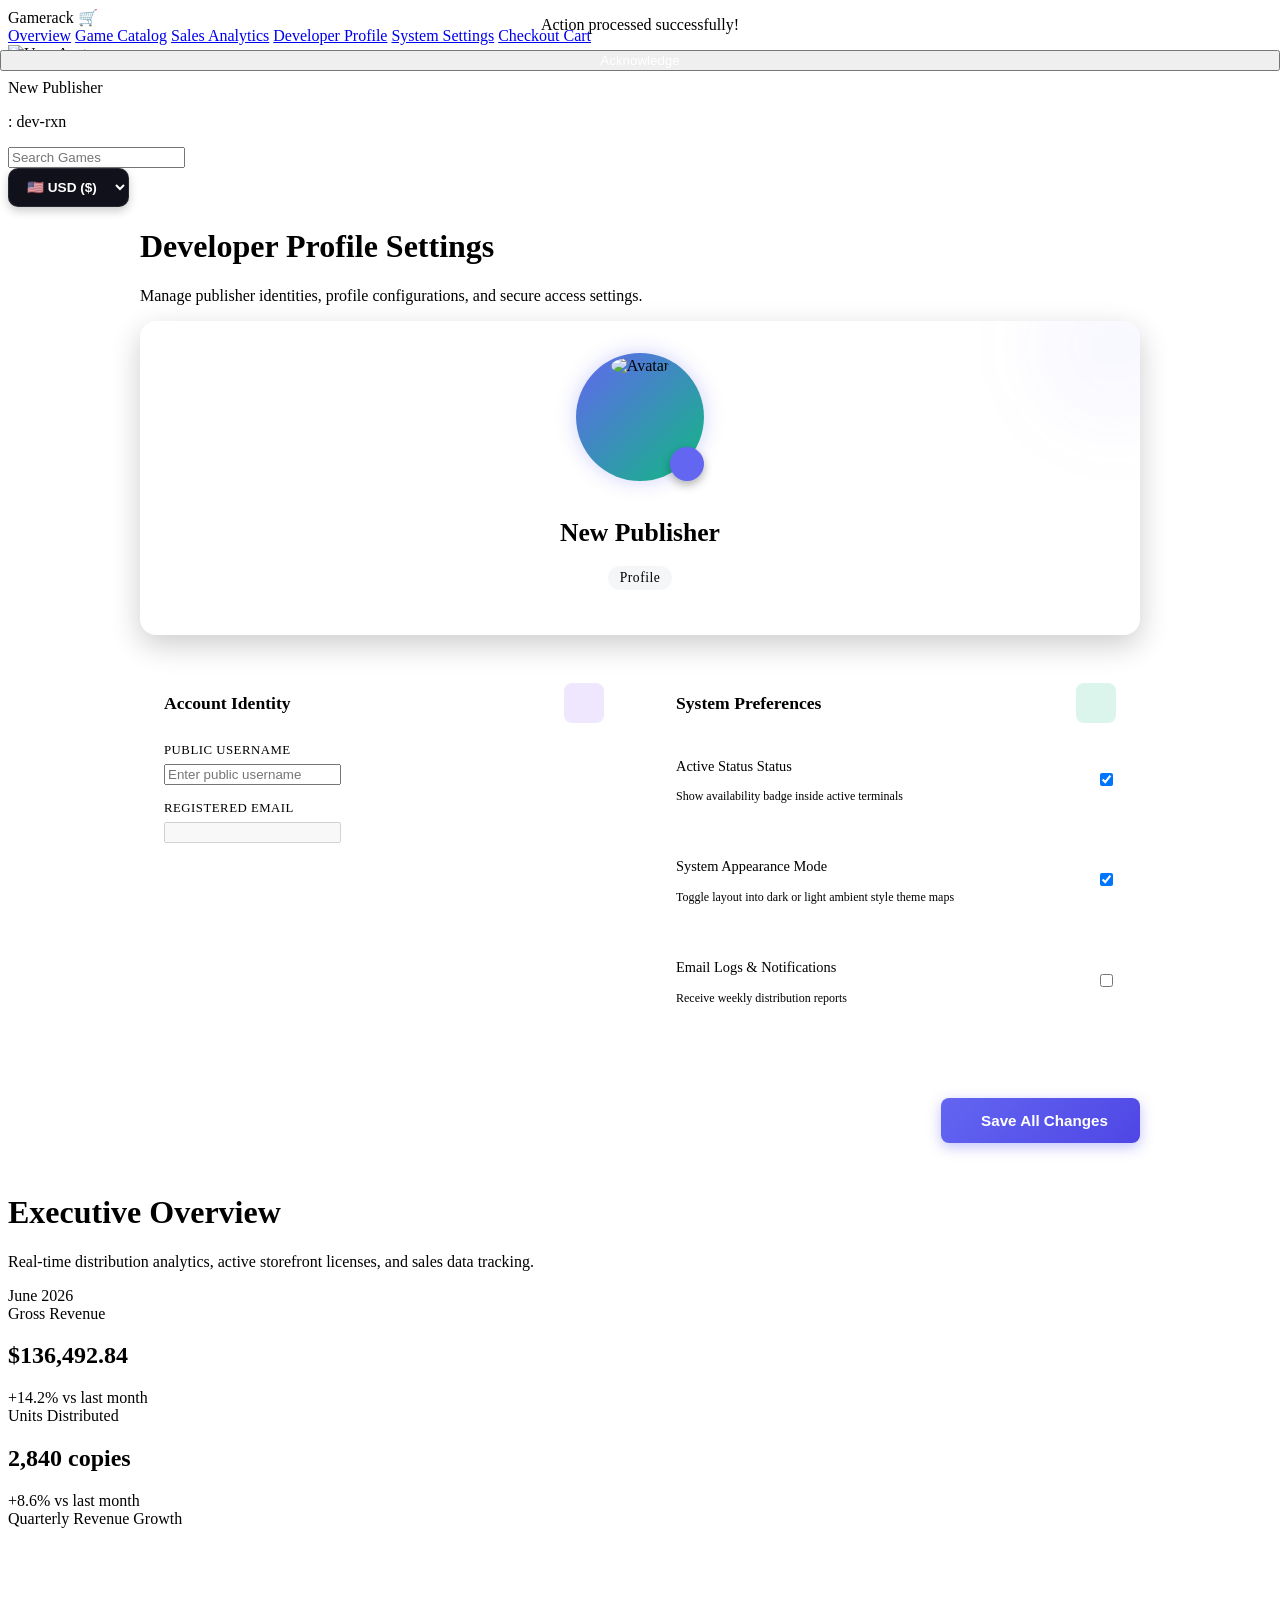
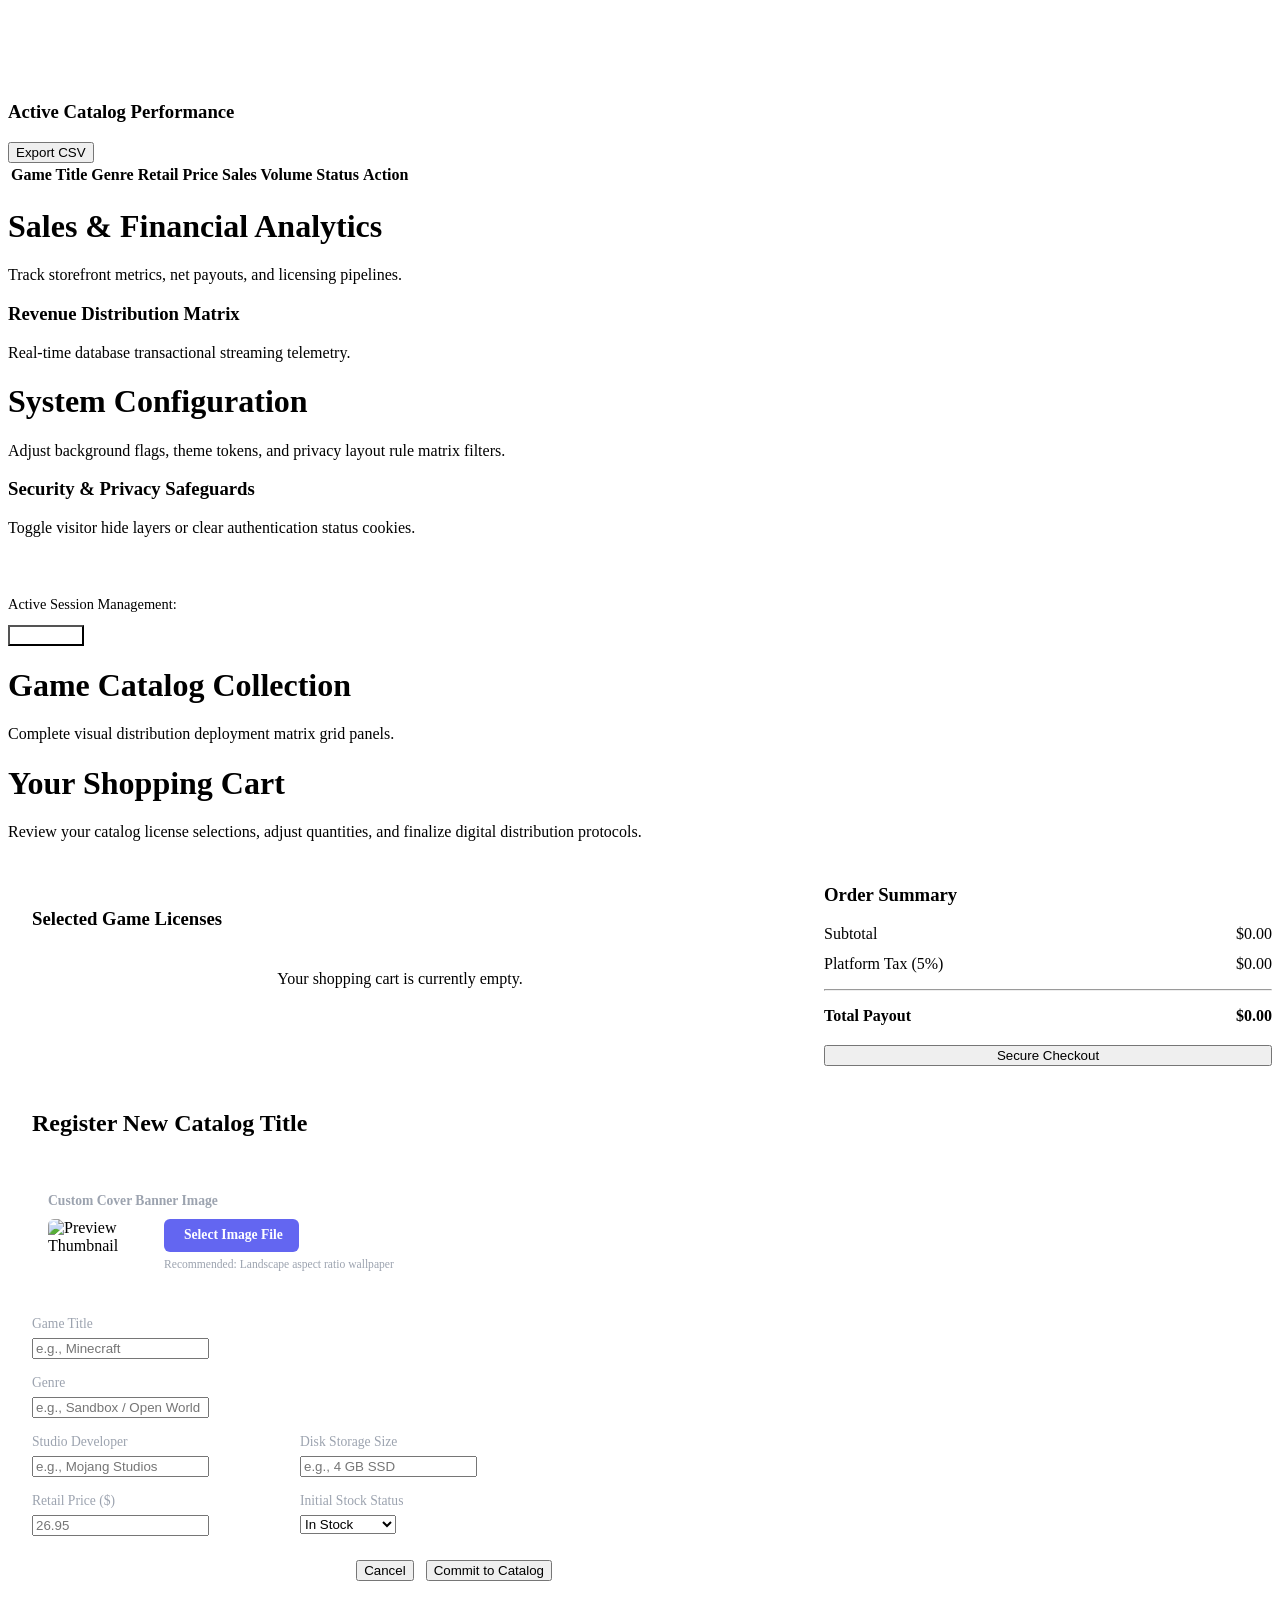
==== index.html @ 1b27f2e8 "Fix: Force side-by-side grid layout on mobile screens and match desktop view properties" ====
<!DOCTYPE html>
<html lang="en">
<head>
    <meta charset="UTF-8">
    <meta name="viewport" content="width=device-width, initial-scale=1.0">
    <title>雷文 // Executive Publisher Dashboard</title>
    <link rel="preconnect" href="https://fonts.googleapis.com">
    <link rel="preconnect" href="https://fonts.gstatic.com" crossorigin>
    <link href="https://fonts.googleapis.com/css2?family=Inter:wght@300;400;500;600;700&display=swap" rel="stylesheet">
    <link href="https://cdn.jsdelivr.net/npm/remixicon@3.5.0/fonts/remixicon.css" rel="stylesheet">
    <link rel="stylesheet" href="assets/css/dashboard.css">
    <link rel="stylesheet" href="https://cdnjs.cloudflare.com/ajax/libs/cropperjs/1.6.2/cropper.min.css">
    <script src="https://cdnjs.cloudflare.com/ajax/libs/cropperjs/1.6.2/cropper.min.js"></script>
    <script src="https://cdn.jsdelivr.net/npm/chart.js"></script>
</head>
<body>

    <div class="dashboard-wrapper">
        
        <aside class="sidebar">
            <div class="sidebar-brand">
                <i class="ri-gamepad-line brand-icon"></i>
                <span>Gamerack 🛒</span>
            </div>
            
            <nav class="sidebar-menu">
                <a href="#" class="menu-item" id="nav-overview"><i class="ri-dashboard-3-line"></i> Overview</a>
                <a href="#" class="menu-item" id="nav-catalog"><i class="ri-game-line"></i> Game Catalog</a>
                <a href="#" class="menu-item" id="nav-sales"><i class="ri-line-chart-line"></i> Sales Analytics</a>
                <a href="#" class="menu-item active" id="nav-profile"><i class="ri-user-settings-line"></i> Developer Profile</a>
                <a href="#" class="menu-item" id="nav-settings"><i class="ri-settings-4-line"></i> System Settings</a>
                <a href="#" class="menu-item" id="nav-cart"><i class="ri-shopping-cart-2-line"></i> Checkout Cart <span class="badge" id="cart-nav-badge" style="display:none; background: transparent; color: #22c55e;">0</span></a>
            </nav>
            
            <div class="sidebar-footer">
                <div class="user-avatar" style="position: relative;">
                    <img id="sidebarUserAvatarImg" src="https://i.ibb.co/yc0TbBZ7/pfp.jpg" alt="User Avatar">
                    <span id="sidebarStatusDot" style="position: absolute; bottom: 2px; right: 2px; width: 10px; height: 10px; border-radius: 50%; border: 2px solid var(--bg-sidebar); transition: all 0.3s ease;"></span>
                </div>
                <div class="user-info">
                    <p class="user-name" id="sidebarUsernameText"><i class="ri-git-fork-fill"></i> New Publisher</p>
                    <p class="user-role"><i class="ri-code-line"></i>: dev-rxn</p>
                </div>
            </div>
        </aside>

        <div class="main-content">
            
            <header class="topbar">
                <div class="search-bar">
                    <i class="ri-search-2-line"></i>
                    <input type="text" placeholder="Search Games">
                </div>
                
                <div class="topbar-actions" style="display: flex; align-items: center; gap: 16px;">
                    
                    <div class="currency-dropdown-container">
                        <select id="platformCurrencyConverter" onchange="window.updatePlatformCurrencyExchange(this.value)"
                                style="background: #11111b; border: 1px solid rgba(255, 255, 255, 0.1); color: #fff; padding: 10px 14px; border-radius: 10px; font-size: 0.85rem; font-weight: 600; cursor: pointer; outline: none; box-shadow: 0 4px 10px rgba(0,0,0,0.2);">
                            <option value="USD">🇺🇸 USD ($)</option>
                            <option value="EUR">🇪🇺 EUR (€)</option>
                            <option value="GBP">🇬🇧 GBP (£)</option>
                            <option value="PHP">🇵🇭 PHP (₱)</option>
                        </select>
                    </div>

                    <button class="action-icon-btn" style="position: relative; background: none; border: none; color: var(--text-secondary); font-size: 1.3rem; cursor: pointer; display: flex; align-items: center; justify-content: center; padding: 8px;">
                        <i class="ri-notification-3-line"></i>
                        <span class="badge"></span>
                    </button>

                    <button class="btn btn-primary" id="openRegisterGameModalBtn" style="display: none;">
                        <i class="ri-add-line"></i> Register New Game
                    </button>
                </div>
            </header>

            <main class="content-container">
                
                <div id="view-profile" class="dashboard-view active-view">
                    <div class="content-container" style="padding: 0; max-width: 1000px; margin: 0 auto;">
                        <div class="welcome-banner">
                            <div>
                                <h1>Developer Profile Settings</h1>
                                <p class="subtitle">Manage publisher identities, profile configurations, and secure access settings.</p>
                            </div>
                        </div>
                        
                        <div style="display: flex; flex-direction: column; gap: 24px;">
                            
                            <div class="metric-card" style="padding: 32px; border-radius: 16px; display: flex; flex-direction: column; align-items: center; justify-content: center; text-align: center; position: relative; overflow: hidden; box-shadow: 0 10px 30px rgba(0,0,0,0.2);">
                                <div style="position: absolute; top: -50px; right: -50px; width: 150px; height: 150px; background: rgba(99, 102, 241, 0.05); border-radius: 50%; filter: blur(40px);"></div>
                                
                                <div style="position: relative; width: 120px; height: 120px; margin-bottom: 16px; border-radius: 50%; padding: 4px; background: linear-gradient(135deg, #6366f1, #10b981); box-shadow: 0 0 20px rgba(99, 102, 241, 0.3);">
                                    <img id="settingsAvatarPreview" src="https://i.ibb.co/yc0TbBZ7/pfp.jpg" alt="Avatar" style="width: 100%; height: 100%; border-radius: 50%; object-fit: cover;">
                                    
                                    <label for="avatarUploadInput" style="position: absolute; bottom: 0; right: 0; background: #6366f1; color: white; width: 34px; height: 34px; border-radius: 50%; display: flex; align-items: center; justify-content: center; cursor: pointer; border: 3px solid var(--bg-card); box-shadow: 0 4px 10px rgba(0,0,0,0.3); transition: transform 0.2s, background 0.2s;">
                                        <i class="ri-pencil-fill" style="font-size: 0.9rem;"></i>
                                    </label>
                                    <input type="file" id="avatarUploadInput" accept="image/*" style="display: none !important;">
                                </div>
                                
                                <h2 style="font-size: 1.6rem; font-weight: 700; margin-bottom: 4px;" id="profileHeaderNameDisplay"><i class="ri-git-fork-fill"></i> New Publisher</h2>
                                <p style="font-size: 0.85rem; background: rgba(156, 163, 175, 0.1); padding: 4px 12px; border-radius: 20px; font-weight: 500; letter-spacing: 0.5px;">Profile</p>
                            </div>

                            <div style="display: grid; grid-template-columns: repeat(auto-fit, minmax(320px, 1fr)); gap: 24px;">
                                
                                <div class="metric-card" style="padding: 24px; border-radius: 12px; display: flex; flex-direction: column; justify-content: space-between;">
                                    <div>
                                        <div style="display: flex; align-items: center; justify-content: space-between; margin-bottom: 20px;">
                                            <h3 style="font-size: 1.1rem; font-weight: 600; margin: 0;">Account Identity</h3>
                                            <div style="width: 40px; height: 40px; background: rgba(139, 92, 246, 0.15); border-radius: 8px; display: flex; align-items: center; justify-content: center; flex-shrink: 0;">
                                                <i class="ri-account-circle-fill" style="color: #a78bfa; font-size: 1.35rem;"></i>
                                            </div>
                                        </div>
                                        
                                        <div style="margin-bottom: 16px;">
                                           <label style="display: block; font-size: 0.8rem; margin-bottom: 6px; font-weight: 500; text-transform: uppercase; letter-spacing: 0.5px; color: var(--text-secondary);">Public Username</label>
                                           <input type="text" id="settingsUsernameInput" class="custom-theme-input" placeholder="Enter public username">
                                           <div id="usernameCooldownMessage" style="color: #ef4444; font-size: 0.825rem; margin-top: 8px; font-weight: 500; display: none; background: rgba(239, 68, 68, 0.1); border: 1px solid #ef4444; padding: 8px; border-radius: 6px;"></div>
                                        </div>

                                        <div style="margin-bottom: 16px;">
                                           <label style="display: block; font-size: 0.8rem; margin-bottom: 6px; font-weight: 500; text-transform: uppercase; letter-spacing: 0.5px; color: var(--text-secondary);">Registered Email</label>
                                           <input type="email" id="settingsEmailInput" class="custom-theme-input" disabled>
                                        </div>
                                    </div>
                                </div>

                                <div class="metric-card" style="padding: 24px; border-radius: 12px;">
                                    <div style="display: flex; align-items: center; justify-content: space-between; margin-bottom: 20px;">
                                        <h3 style="font-size: 1.1rem; font-weight: 600; margin: 0;">System Preferences</h3>
                                        <div style="width: 40px; height: 40px; background: rgba(16, 185, 129, 0.15); border-radius: 8px; display: flex; align-items: center; justify-content: center; flex-shrink: 0;">
                                            <i class="ri-settings-5-line" style="color: #34d399; font-size: 1.25rem;"></i>
                                        </div>
                                    </div>

                                    <div style="display: flex; flex-direction: column; gap: 16px;">
                                        <div style="display: flex; justify-content: space-between; align-items: center; padding-bottom: 12px; border-bottom: 1px solid var(--border-color);">
                                            <div>
                                                <p style="font-size: 0.9rem; font-weight: 500;">Active Status Status</p>
                                                <p style="color: var(--text-secondary); font-size: 0.75rem;">Show availability badge inside active terminals</p>
                                            </div>
                                            <label>
                                                <input type="checkbox" id="toggle-status" checked>
                                                <span></span>
                                            </label>
                                        </div>
                                        
                                        <div style="display: flex; justify-content: space-between; align-items: center; padding-bottom: 12px; border-bottom: 1px solid var(--border-color);">
                                            <div>
                                                <p style="font-size: 0.9rem; font-weight: 500;">System Appearance Mode</p>
                                                <p style="color: var(--text-secondary); font-size: 0.75rem;">Toggle layout into dark or light ambient style theme maps</p>
                                            </div>
                                            <label>
                                                <input type="checkbox" id="toggle-theme" checked>
                                                <span></span>
                                            </label>
                                        </div>

                                        <div style="display: flex; justify-content: space-between; align-items: center; padding-bottom: 12px; border-bottom: 1px solid var(--border-color);">
                                            <div>
                                                <p style="font-size: 0.9rem; font-weight: 500;">Email Logs & Notifications</p>
                                                <p style="color: var(--text-secondary); font-size: 0.75rem;">Receive weekly distribution reports</p>
                                            </div>
                                            <label>
                                                <input type="checkbox" id="toggle-emails">
                                                <span></span>
                                            </label>
                                        </div>
                                    </div>
                                </div>
                            </div>

                            <div style="display: flex; justify-content: flex-end; width: 100%; border-top: 1px solid var(--border-color); padding-top: 20px; margin-bottom: 30px;">
                                <button id="saveProfileSettingsBtn" class="btn" style="background: linear-gradient(135deg, #6366f1 0%, #4f46e5 100%); color: white; padding: 14px 32px; font-weight: 600; font-size: 0.95rem; border: none; border-radius: 8px; cursor: pointer; display: inline-flex; align-items: center; gap: 8px; box-shadow: 0 4px 14px rgba(99, 102, 241, 0.4);">
                                    <i class="ri-checkbox-circle-line" style="font-size: 1.1rem;"></i> Save All Changes
                                </button>
                            </div>

                        </div>
                    </div>
                </div>
                
                <div id="view-overview" class="dashboard-view">
                    <div class="welcome-banner">
                        <div>
                            <h1>Executive Overview</h1>
                            <p class="subtitle">Real-time distribution analytics, active storefront licenses, and sales data tracking.</p>
                        </div>
                        <div class="date-badge"><i class="ri-calendar-line"></i> June 2026</div>
                    </div>

                    <section class="metrics-grid">
                        <div class="metric-card">
                            <div class="metric-header">
                                <span class="metric-title">Gross Revenue</span>
                                <div class="metric-icon-box bg-purple"><i class="ri-money-dollar-box-line"></i></div>
                            </div>
                            <h2 class="metric-value" id="analyticsGrossRevenue" data-base-usd="136492.84">$136,492.84</h2>
                            <span class="metric-trend up"><i class="ri-arrow-up-line"></i> +14.2% <span class="trend-label">vs last month</span></span>
                        </div>

                        <div class="metric-card">
                            <div class="metric-header">
                                <span class="metric-title">Units Distributed</span>
                                <div class="metric-icon-box bg-blue"><i class="ri-download-cloud-2-line"></i></div>
                            </div>
                            <h2 class="metric-value">2,840 <span class="unit">copies</span></h2>
                            <span class="metric-trend up"><i class="ri-arrow-up-line"></i> +8.6% <span class="trend-label">vs last month</span></span>
                        </div>

                        <div class="metric-card chart-card">
                            <div class="metric-header">
                                <span class="metric-title">Quarterly Revenue Growth</span>
                                <div class="metric-icon-box bg-green"><i class="ri-line-chart-line"></i></div>
                            </div>
                           <div class="chart-container">
                                <canvas id="revenueChart"></canvas>
                            </div>
                        </div>
                    </section>

                    <section class="data-table-section">
                        <div class="table-card-header">
                            <h3>Active Catalog Performance</h3>
                            <button class="btn btn-secondary">Export CSV</button>
                        </div>
                        <div class="table-responsive">
                            <table class="dashboard-table">
                                <thead>
                                    <tr>
                                        <th>Game Title</th>
                                        <th>Genre</th>
                                        <th>Retail Price</th>
                                        <th>Sales Volume</th>
                                        <th>Status</th>
                                        <th class="text-right">Action</th>
                                    </tr>
                                </thead>
                                <tbody></tbody>
                            </table>
                        </div>
                    </section>
                </div>


                <div id="view-sales" class="dashboard-view">
                    <div class="welcome-banner">
                        <div>
                            <h1>Sales & Financial Analytics</h1>
                            <p class="subtitle">Track storefront metrics, net payouts, and licensing pipelines.</p>
                        </div>
                    </div>
                    <div class="metric-card">
                        <h3>Revenue Distribution Matrix</h3>
                        <p class="subtitle">Real-time database transactional streaming telemetry.</p>
                    </div>
                </div>

                <div id="view-settings" class="view-panel dashboard-view">
                   <div class="welcome-banner">
                       <div>
                           <h1>System Configuration</h1>
                           <p class="subtitle">Adjust background flags, theme tokens, and privacy layout rule matrix filters.</p>
                       </div>
                   </div>
                   <div class="metric-card">
                       <h3>Security & Privacy Safeguards</h3>
                         <p class="subtitle" style="margin-bottom: 24px;">Toggle visitor hide layers or clear authentication status cookies.</p>

        
                         <div style="border-top: 1px solid var(--border-color); padding-top: 20px;">
                            <p style="font-size: 0.9rem; color: var(--text-secondary); margin-bottom: 12px;">Active Session Management:</p>
            
                            <button class="btn" id="systemSignOutBtn" style="background-color: var(--danger); color: white; display: flex; align-items: center; gap: 8px; cursor: pointer;">
                                <i class="ri-logout-box-r-line"></i> Sign Out
                            </button>
                         </div>
                     </div>
                </div>

                <div id="view-catalog" class="dashboard-view">
                    <div class="welcome-banner">
                        <div>
                            <h1>Game Catalog Collection</h1>
                            <p class="subtitle">Complete visual distribution deployment matrix grid panels.</p>
                        </div>
                    </div>
                    <div class="game-cards-grid" id="catalogCardsContainer"></div>
                </div>

                <div id="view-cart" class="dashboard-view">
                    <div class="welcome-banner">
                        <div>
                            <h1>Your Shopping Cart</h1>
                            <p class="subtitle">Review your catalog license selections, adjust quantities, and finalize digital distribution protocols.</p>
                        </div>
                    </div>

                    <div style="display: grid; grid-template-columns: 1.4fr 0.8fr; gap: 32px; align-items: start; margin-top: 24px;">
                        <div class="metric-card" style="padding: 24px; border-radius: 16px;">
                            <h3 style="margin-bottom: 20px; font-weight: 700;">Selected Game Licenses</h3>
                            <div id="cartPageItemsStream" style="display: flex; flex-direction: column; gap: 16px;">
                                <p style="color: var(--text-secondary); text-align: center; padding: 4px 0;">Your shopping cart is currently empty.</p>
                            </div>
                        </div>

                        <div class="metric-card">
                            <h3>Order Summary</h3>
                            
                            <div style="display: flex; justify-content: space-between; margin-bottom: 12px;">
                                <span>Subtotal</span>
                                <span class="cart-subtotal" data-base-val="0.00">$0.00</span>
                            </div>
                            
                            <div style="display: flex; justify-content: space-between; margin-bottom: 12px;">
                                <span>Platform Tax (5%)</span>
                                <span class="cart-tax" data-base-val="0.00">$0.00</span>
                            </div>
                            
                            <hr style="border-color: var(--border-color); margin: 16px 0;">
                            
                            <div style="display: flex; justify-content: space-between; margin-bottom: 20px; font-weight: bold;">
                                <span>Total Payout</span>
                                <span class="cart-total" data-base-val="0.00" style="color: var(--success);">$0.00</span>
                            </div>
                            
                            <button class="btn btn-primary" style="width: 100%;">
                                <i class="ri-secure-payment-line"></i> Secure Checkout
                            </button>
                        </div>
                    </div>
                </div>

            </main>
        </div>
    </div>
    
    <div id="gameModal" class="modal-overlay">
        <div class="modal-content" style="max-width: 520px; padding: 24px; border-radius: 12px;">
            <div class="modal-header" style="display: flex; justify-content: space-between; align-items: center; margin-bottom: 20px;">
                <h2 style="font-size: 1.5rem; font-weight: 700;">Register New Catalog Title</h2>
                <button id="closeModalBtn" class="modal-close-btn" type="button" style="background: transparent; border: none; color: #9ca3af; font-size: 1.5rem; cursor: pointer;"><i class="ri-close-line"></i></button>
            </div>
            <form id="newGameForm" class="modal-form">
                <div class="form-group" style="padding: 16px; border-radius: 8px; border: 1px dashed var(--border-color); margin-bottom: 16px; background: var(--bg-input);">
                    <label style="display: block; margin-bottom: 10px; font-weight: 600; color: #9ca3af; font-size: 0.85rem;">Custom Cover Banner Image</label>
                    <div style="display: flex; align-items: center; gap: 16px;">
                        <img id="newGameImagePreview" src="https://images.unsplash.com/photo-1551103782-8ab07afd45c1?w=600" alt="Preview Thumbnail" style="width: 100px; height: 65px; object-fit: cover; border-radius: 6px; border: 1px solid var(--border-color);">
                        <div>
                            <label for="gameImageUploadInput" style="background: #6366f1; color: white; padding: 8px 16px; font-size: 0.85rem; font-weight: 600; border-radius: 6px; cursor: pointer; display: inline-block; text-align: center;">
                                <i class="ri-image-add-line" style="margin-right: 4px; vertical-align: middle;"></i> Select Image File
                            </label>
                            <input type="file" id="gameImageUploadInput" accept="image/*" style="display: none !important;">
                            <p style="color: #9ca3af; font-size: 0.725rem; margin-top: 6px; line-height: 1.2;">Recommended: Landscape aspect ratio wallpaper</p>
                        </div>
                    </div>
                </div>

                <div class="form-group" style="margin-bottom: 16px;">
                    <label for="gameTitle" style="display: block; color: #9ca3af; font-size: 0.85rem; margin-bottom: 6px;">Game Title</label>
                    <input type="text" id="gameTitle" class="custom-theme-input" placeholder="e.g., Minecraft" required>
                </div>
                <div class="form-group" style="margin-bottom: 16px;">
                    <label for="gameGenre" style="display: block; color: #9ca3af; font-size: 0.85rem; margin-bottom: 6px;">Genre</label>
                    <input type="text" id="gameGenre" class="custom-theme-input" placeholder="e.g., Sandbox / Open World" required>
                </div>
                <div class="form-row" style="display: grid; grid-template-columns: 1fr 1fr; gap: 16px; margin-bottom: 16px;">
                    <div class="form-group">
                        <label for="gameDeveloper" style="display: block; color: #9ca3af; font-size: 0.85rem; margin-bottom: 6px;">Studio Developer</label>
                        <input type="text" id="gameDeveloper" class="custom-theme-input" placeholder="e.g., Mojang Studios" required>
                    </div>
                    <div class="form-group">
                        <label for="gameStorage" style="display: block; color: #9ca3af; font-size: 0.85rem; margin-bottom: 6px;">Disk Storage Size</label>
                        <input type="text" id="gameStorage" class="custom-theme-input" placeholder="e.g., 4 GB SSD" required>
                    </div>
                </div>
                <div class="form-row" style="display: grid; grid-template-columns: 1fr 1fr; gap: 16px; margin-bottom: 24px;">
                    <div class="form-group">
                        <label for="gamePrice" style="display: block; color: #9ca3af; font-size: 0.85rem; margin-bottom: 6px;">Retail Price ($)</label>
                        <input type="number" id="gamePrice" step="0.01" class="custom-theme-input" placeholder="26.95" required>
                    </div>
                    <div class="form-group">
                        <label for="gameStock" style="display: block; color: #9ca3af; font-size: 0.85rem; margin-bottom: 6px;">Initial Stock Status</label>
                        <select id="gameStock" class="custom-theme-input">
                            <option value="In Stock">In Stock</option>
                            <option value="Low Stock">Low Stock</option>
                            <option value="Out of Stock">Out of Stock</option>
                        </select>
                    </div>
                </div>
                <div class="modal-actions" style="display: flex; justify-content: flex-end; gap: 12px;">
                    <button type="button" id="cancelModalBtn" class="btn btn-secondary">Cancel</button>
                    <button type="submit" class="btn btn-primary">Commit to Catalog</button>
                </div>
            </form>
        </div>
    </div>

    <div id="gameDetailModal" class="modal-overlay" style="display:none;">
        <div class="modal-content" style="max-width: 500px; padding: 0; overflow: hidden; border-radius: 12px;">
            <div style="position: relative; height: 200px; width: 100%;">
                <img id="detailGameImg" src="" alt="Game Display Banner" style="width:100%; height:100%; object-fit:cover;">
                <button id="closeDetailModalBtn" class="modal-close-btn" style="position: absolute; top: 12px; right: 12px; background: rgba(0,0,0,0.6); color: #fff; border-radius: 50%; width: 36px; height: 36px; display:flex; align-items:center; justify-content:center;"><i class="ri-close-line"></i></button>
            </div>
            <div style="padding: 24px;">
                <div style="display:flex; justify-content:space-between; align-items:flex-start; margin-bottom: 12px;">
                    <div>
                        <h2 id="detailGameTitle" style="font-size: 1.5rem; font-weight:700; margin-bottom:4px;">Game Title</h2>
                        <span id="detailGameGenre" style="color: #6366f1; font-size: 0.85rem; font-weight:500; background: rgba(99,102,241,0.1); padding: 4px 10px; border-radius:12px;">Genre</span>
                    </div>
                    <span id="detailGameStock" class="status-pill">Status</span>
                </div>
                
                <hr style="border: 0; border-top: 1px solid var(--border-color); margin: 16px 0;">

                <div style="display: flex; flex-direction: column; gap: 12px; margin-bottom: 24px;">
                    <div style="display:flex; justify-content:space-between;"><span style="color:#9ca3af; font-size:0.9rem;">Game Developer:</span><span id="detailGameDeveloper" style="font-weight:500; font-size:0.9rem;">Developer</span></div>
                    <div style="display:flex; justify-content:space-between;"><span style="color:#9ca3af; font-size:0.9rem;">Disk Storage Size:</span><span id="detailGameStorage" style="font-weight:500; font-size:0.9rem;">Storage Specs</span></div>
                    <div style="display:flex; justify-content:space-between;"><span style="color:#9ca3af; font-size:0.9rem;">Market Retail Price:</span><span id="detailGamePrice" style="color:#34d399; font-weight:700; font-size:1.1rem;">$0.00</span></div>
                </div>

                <button id="closeDetailModalBottomBtn" class="btn btn-secondary" style="width:100%; padding:12px; font-weight:600;">Close Catalog File</button>
            </div>
        </div>
    </div>

    <div id="cropperModal" class="cropper-custom-modal-overlay" style="display:none; position: fixed; top: 0; left: 0; width: 100%; height: 100%; background: rgba(0,0,0,0.9); align-items: center; justify-content: center; z-index: 100000;">
        <div style="padding: 24px; border-radius: 12px; max-width: 450px; width: 90%; text-align: center; background: var(--bg-card); border: 1px solid var(--border-color);">
            <h3 style="margin-bottom: 16px; font-size: 1.2rem;">Adjust Profile Photo</h3>
            <div style="max-height: 300px; max-width: 100%; overflow: hidden; border-radius: 8px; margin-bottom: 20px; background: var(--bg-input);">
                <img id="cropperTargetImage" src="" style="max-width: 100%; display: block;">
            </div>
            <div style="display: flex; justify-content: flex-end; gap: 12px;">
                <button type="button" id="btnCancelCrop" style="padding: 8px 16px; background: #374151; color: white; border: none; border-radius: 6px; cursor: pointer;">Cancel</button>
                <button type="button" id="btnApplyCrop" style="background: #6366f1; color: white; padding: 8px 20px; border-radius: 6px; font-weight: 600; border: none; cursor: pointer;">Apply Crop</button>
            </div>
        </div>
    </div>

    <div id="gameDetailWindow" class="game-detail-overlay">
        <button id="closeDetailWindowBtn" class="close-overlay-btn" style="position: absolute; top: 24px; right: 24px; z-index: 100000; background: var(--bg-input); border: 1px solid var(--border-color); color: var(--text-primary); padding: 10px; border-radius: 50%; cursor: pointer;">
            <i class="ri-close-line" style="font-size: 1.5rem;"></i>
        </button>
        <div id="gameDetailRenderArea" style="padding: 40px; margin-top: 40px;"></div>
    </div>

    <div id="customConfirmModal" class="custom-modal-overlay" style="display: none;">
        <div class="custom-modal-box">
            <div class="modal-icon-wrapper" id="customModalIcon">
                <i class="ri-logout-box-r-line"></i>
            </div>
            <h3 id="customModalTitle">Confirm Action</h3>
            <p id="customModalMessage">Are you sure you want to proceed with this operation?</p>
            <div class="modal-actions-wrapper">
                <button class="modal-btn modal-btn-secondary" id="customModalCancelBtn">Cancel</button>
                <button class="modal-btn modal-btn-primary" id="customModalConfirmBtn">Confirm</button>
            </div>
        </div>
    </div>

    <div id="globalNotificationModal" style="position: fixed; top: 0; left: 0; width: 100%; height: 100%; z-index: 999999;">
        <div style="text-align: center;">
            <div id="modalIconContainer" style="font-size: 3.5rem; margin-bottom: 16px; display: flex; align-items: center; justify-content: center;">
                <i class="ri-checkbox-circle-line"></i>
            </div>
            <p id="modalMessageText">Action processed successfully!</p>
            <button id="modalCloseBtn" type="button" style="color: white; width: 100%;">Acknowledge</button>
        </div>
    </div>

    <div id="customToastNotification" class="custom-toast" style="display: none;">
        <div class="toast-side-border"></div>
        <i class="ri-checkbox-circle-fill toast-icon"></i>
        <div class="toast-content">
            <h4>Success</h4>
            <p id="customToastMessage">Changes synchronized successfully!</p>
        </div>
    </div>

    <script src="assets/js/gamesData.js"></script>
    <script src="assets/js/currency-changer.js"></script>
    <script src="assets/js/dashboard.js"></script>
    <script src="assets/js/salesAnalytics.js?v=1.1"></script>
    <script src="assets/js/cards-window.js"></script>
    <script src="assets/js/add-cart.js"></script>
    <script src="assets/js/close-popup.js"></script>

    <script type="module">
        import { initializeApp } from "https://www.gstatic.com/firebasejs/10.8.0/firebase-app.js";
        import { getAuth, signOut, onAuthStateChanged } from "https://www.gstatic.com/firebasejs/10.8.0/firebase-auth.js";

        // Your Central Firebase Configurations
        const firebaseConfig = {
            apiKey: "AIzaSyBYGpq7jtEhnYIfQw1xqcEEu0NfkQuceCU",
            authDomain: "my-central-auth.firebaseapp.com",
            projectId: "my-central-auth",
            storageBucket: "my-central-auth.firebasestorage.app",
            messagingSenderId: "623323853491",
            appId: "1:623323853491:web:ab61e37cfc7193d17476c6",
            measurementId: "G-3GT0ESLCX9"
        };

        const app = initializeApp(firebaseConfig);
        const auth = getAuth(app);

        document.addEventListener('DOMContentLoaded', () => {
            // --- AUTHENTICATION REDIRECT GATE & SECURE SESSION MONITOR ---
            let activeUser = JSON.parse(localStorage.getItem('activeSessionUser')) || {};

            onAuthStateChanged(auth, (user) => {
                if (!user) {
                    // Wipes cached elements and moves to validation screen immediately
                    localStorage.removeItem('activeSessionUser');
                    window.location.href = "auth.html";
                } else {
                    // Coordinates local tracking cache rules safely
                    if (!activeUser.email) {
                        activeUser.email = user.email;
                        activeUser.name = user.displayName || user.email.split('@')[0];
                        localStorage.setItem('activeSessionUser', JSON.stringify(activeUser));
                    }
                    
                    // Toggle admin catalog registration visibility rules natively
                    const registerGameBtn = document.getElementById('openRegisterGameModalBtn');
                    if (registerGameBtn) {
                        if (user.email === "dev.crxvengs@gmail.com") {
                            registerGameBtn.style.display = "inline-flex";
                        } else {
                            registerGameBtn.style.display = "none";
                        }
                    }

                    // Setup user configuration identities matching account states
                    let displayUsername = "New Publisher";
                    if (activeUser && activeUser.name) {
                        displayUsername = activeUser.name.replace(/<[^>]*>/g, '').trim();
                    } else if (user.email) {
                        displayUsername = user.email.split('@')[0];
                    }

                    const cleanSidebarName = displayUsername.includes('ri-git-fork-fill') ? displayUsername : `<i class="ri-git-fork-fill"></i> ${displayUsername}`;
                    
                    if (settingsUsernameInput) settingsUsernameInput.value = displayUsername.replace(/<[^>]*>/g, '');
                    if (sidebarUsernameText) sidebarUsernameText.innerHTML = cleanSidebarName;
                    if (profileHeaderNameDisplay) profileHeaderNameDisplay.innerHTML = cleanSidebarName;
                    
                    if (settingsEmailInput) settingsEmailInput.value = user.email;
                }
            });

            // Connect Firebase closure parameters into the layout's active Sign Out action buttons
            const signoutBtn = document.getElementById('systemSignOutBtn');
            if (signoutBtn) {
                signoutBtn.addEventListener('click', (e) => {
                    e.preventDefault();
                    window.showCustomPopup('Your developer session has been safely closed. Terminating terminal authentication layers...', 'danger', async () => {
                        try {
                            localStorage.removeItem('activeSessionUser');
                            await signOut(auth);
                            window.location.href = 'auth.html';
                        } catch (err) {
                            console.error("Signout error:", err);
                            window.location.href = 'auth.html';
                        }
                    });
                });
            }

            const SIX_DAYS_MS = 6 * 24 * 60 * 60 * 1000;
            
            let defaultPfp = "data:image/svg+xml;utf8,<svg xmlns='http://www.w3.org/2000/svg' viewBox='0 0 24 24' fill='%239ca3af'><path d='M4 22C4 17.5817 7.58172 14 12 14C16.4183 14 20 17.5817 20 22H4ZM12 13C8.68528 13 6 10.3147 6 7C6 3.68528 8.68528 1 12 1C15.3147 1 18 3.68528 18 7C18 10.3147 15.3147 13 12 13Z'></path></svg>";
            let temporaryAvatarBase64 = activeUser.avatar || defaultPfp;
            let cropperInstance = null; 

            const settingsUsernameInput = document.getElementById('settingsUsernameInput');
            const settingsEmailInput = document.getElementById('settingsEmailInput');
            const settingsAvatarPreview = document.getElementById('settingsAvatarPreview');
            const avatarUploadInput = document.getElementById('avatarUploadInput');
            const saveProfileSettingsBtn = document.getElementById('saveProfileSettingsBtn');
            const usernameCooldownMessage = document.getElementById('usernameCooldownMessage');
            
            const sidebarUserAvatarImg = document.getElementById('sidebarUserAvatarImg');
            const sidebarUsernameText = document.getElementById('sidebarUsernameText');
            const profileHeaderNameDisplay = document.getElementById('profileHeaderNameDisplay');
            
            const cropperModal = document.getElementById('cropperModal');
            const cropperTargetImage = document.getElementById('cropperTargetImage');
            const btnCancelCrop = document.getElementById('btnCancelCrop');
            const btnApplyCrop = document.getElementById('btnApplyCrop');

            const statusToggle = document.getElementById('toggle-status');
            const themeToggle = document.getElementById('toggle-theme');
            const emailToggle = document.getElementById('toggle-emails');
            const statusDot = document.getElementById('sidebarStatusDot');

            const getPreference = (key, defaultVal) => {
                const item = localStorage.getItem(`pref_${key}`);
                return item !== null ? JSON.parse(item) : defaultVal;
            };

            const savePreference = (key, value) => {
                localStorage.setItem(`pref_${key}`, JSON.stringify(value));
            };

            function updateStatusDot(isActive) {
                if (!statusDot) return;
                statusDot.style.background = isActive ? '#10b981' : '#9ca3af';
                statusDot.style.boxShadow = isActive ? '0 0 8px #10b981' : 'none';
            }

            function updateThemeView(isDark) {
                if (isDark) {
                    document.documentElement.classList.remove('light-theme');
                    document.documentElement.classList.add('dark-theme');
                } else {
                    document.documentElement.classList.remove('dark-theme');
                    document.documentElement.classList.add('light-theme');
                }
            }

            const isStatusActive = getPreference('active_status', true);
            const isDarkMode = getPreference('dark_mode', true);
            const isEmailActive = getPreference('email_logs', false);

            if (statusToggle) statusToggle.checked = isStatusActive;
            if (themeToggle) themeToggle.checked = isDarkMode;
            if (emailToggle) emailToggle.checked = isEmailActive;

            updateStatusDot(isStatusActive);
            updateThemeView(isDarkMode);

            if (statusToggle) {
                statusToggle.addEventListener('change', (e) => {
                    updateStatusDot(e.target.checked);
                    savePreference('active_status', e.target.checked);
                });
            }
            if (themeToggle) {
                themeToggle.addEventListener('change', (e) => {
                    updateThemeView(e.target.checked);
                    savePreference('dark_mode', e.target.checked);
                });
            }
            if (emailToggle) {
                emailToggle.addEventListener('change', (e) => {
                    savePreference('email_logs', e.target.checked);
                });
            }
            
            if (settingsAvatarPreview) settingsAvatarPreview.src = temporaryAvatarBase64;
            if (sidebarUserAvatarImg) sidebarUserAvatarImg.src = temporaryAvatarBase64;

            if (avatarUploadInput) {
                avatarUploadInput.addEventListener('change', (e) => {
                    const file = e.target.files[0];
                    if (file) {
                        const reader = new FileReader();
                        reader.onload = function(event) {
                            if (cropperModal && cropperTargetImage) {
                                cropperTargetImage.src = event.target.result;
                                cropperModal.style.display = "flex";
                                
                                if (cropperInstance) cropperInstance.destroy();
                                cropperInstance = new Cropper(cropperTargetImage, {
                                    aspectRatio: 1,
                                    viewMode: 1,
                                    background: false,
                                    responsive: true
                                });
                            }
                        };
                        reader.readAsDataURL(file);
                    }
                });
            }

            if (btnApplyCrop) {
                btnApplyCrop.addEventListener('click', (e) => {
                    e.preventDefault();
                    if (!cropperInstance) return;
                    
                    const canvas = cropperInstance.getCroppedCanvas({ width: 250, height: 250 });
                    temporaryAvatarBase64 = canvas.toDataURL('image/jpeg', 0.85);
                    if (settingsAvatarPreview) settingsAvatarPreview.src = temporaryAvatarBase64;
                    
                    if (cropperModal) cropperModal.style.display = "none";
                    cropperInstance.destroy();
                    cropperInstance = null;
                    if (avatarUploadInput) avatarUploadInput.value = "";
                });
            }

            if (btnCancelCrop) {
                btnCancelCrop.addEventListener('click', (e) => {
                    e.preventDefault();
                    if (cropperModal) cropperModal.style.display = "none";
                    if (cropperInstance) {
                        cropperInstance.destroy();
                        cropperInstance = null;
                    }
                    if (avatarUploadInput) avatarUploadInput.value = "";
                });
            }

            if (saveProfileSettingsBtn) {
                saveProfileSettingsBtn.addEventListener('click', (e) => {
                    e.preventDefault();
                    
                    const rawUsername = settingsUsernameInput ? settingsUsernameInput.value.trim() : "";
                    const currentTime = Date.now();
                    if (usernameCooldownMessage) usernameCooldownMessage.style.display = "none";

                    if (!rawUsername) {
                        alert("Validation Error: Username string cannot be left blank.");
                        return;
                    }

                    const newUsernameWithIcon = rawUsername.includes('ri-git-fork-fill') ? rawUsername : `<i class="ri-git-fork-fill"></i> ${rawUsername}`;

                    if (newUsernameWithIcon !== activeUser.name) {
                        if (activeUser.lastUsernameChange) {
                            const timePassed = currentTime - activeUser.lastUsernameChange;
                            if (timePassed < SIX_DAYS_MS) {
                                const timeLeft = SIX_DAYS_MS - timePassed;
                                const daysLeft = Math.floor(timeLeft / (1000 * 60 * 60 * 24));
                                const hoursLeft = Math.floor((timeLeft % (1000 * 60 * 60 * 24)) / (1000 * 60 * 60));
                                const minsLeft = Math.floor((timeLeft % (1000 * 60 * 60)) / (1000 * 60));
                                if (usernameCooldownMessage) {
                                    usernameCooldownMessage.innerHTML = `⏳ <strong>Username Locked!</strong><br>You can only modify your username once every 6 days. Please wait ${daysLeft}d ${hoursLeft}h ${minsLeft}m before trying again.`;
                                    usernameCooldownMessage.style.display = "block";
                                }
                                return;
                            }
                        }
                        activeUser.name = newUsernameWithIcon;
                        activeUser.lastUsernameChange = currentTime;
                    }

                    savePreference('active_status', statusToggle ? statusToggle.checked : true);
                    savePreference('dark_mode', themeToggle ? themeToggle.checked : true);
                    savePreference('email_logs', emailToggle ? emailToggle.checked : false);

                    activeUser.avatar = temporaryAvatarBase64;
                    localStorage.setItem('activeSessionUser', JSON.stringify(activeUser));
                    
                    let systemUsers = JSON.parse(localStorage.getItem('systemUsers')) || [];
                    const updatedUsers = systemUsers.map(user => {
                        if (user.email === activeUser.email) {
                            return { 
                                ...user, 
                                name: activeUser.name, 
                                avatar: activeUser.avatar,
                                lastUsernameChange: activeUser.lastUsernameChange || user.lastUsernameChange 
                            };
                        }
                        return user;
                    });
                    
                    if (!systemUsers.some(user => user.email === activeUser.email)) {
                        systemUsers.push(activeUser);
                    }
                    
                    localStorage.setItem('systemUsers', JSON.stringify(updatedUsers.length ? updatedUsers : systemUsers));

                    if (sidebarUsernameText) sidebarUsernameText.innerHTML = activeUser.name;
                    if (sidebarUserAvatarImg) sidebarUserAvatarImg.src = activeUser.avatar;
                    if (profileHeaderNameDisplay) profileHeaderNameDisplay.innerHTML = activeUser.name;

                    alert("Configuration changes synchronized successfully!");
                    window.location.reload();
                });
            }
        });
    </script>
</body>
</html>
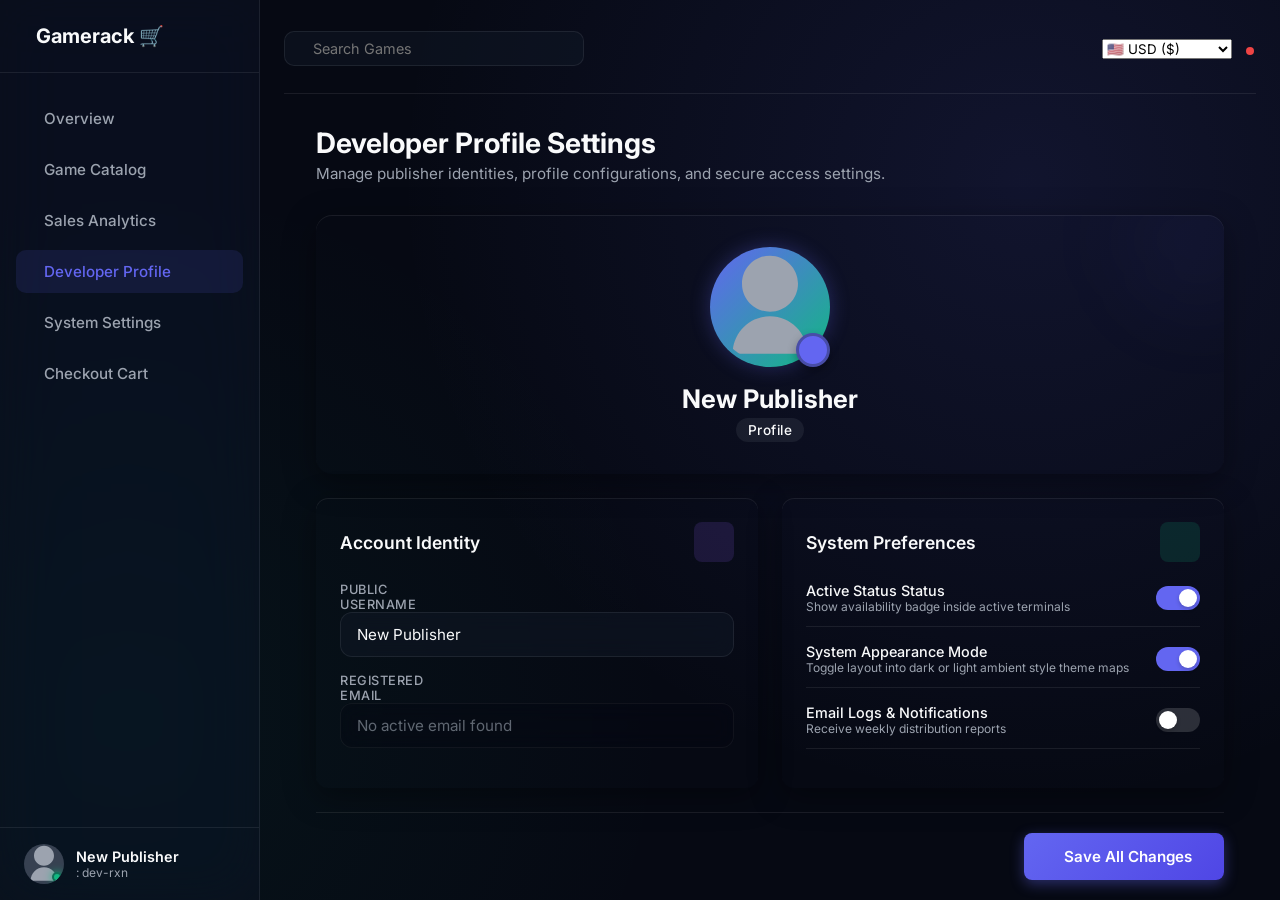
==== commit 4c68974a: "Add files via upload" ====
--- a/index.html
+++ b/index.html
@@ -1,779 +1,787 @@
-<!DOCTYPE html>
-<html lang="en">
-<head>
-    <meta charset="UTF-8">
-    <meta name="viewport" content="width=device-width, initial-scale=1.0">
-    <title>雷文 // Executive Publisher Dashboard</title>
-    <link rel="preconnect" href="https://fonts.googleapis.com">
-    <link rel="preconnect" href="https://fonts.gstatic.com" crossorigin>
-    <link href="https://fonts.googleapis.com/css2?family=Inter:wght@300;400;500;600;700&display=swap" rel="stylesheet">
-    <link href="https://cdn.jsdelivr.net/npm/remixicon@3.5.0/fonts/remixicon.css" rel="stylesheet">
-    <link rel="stylesheet" href="assets/css/dashboard.css">
-    <link rel="stylesheet" href="https://cdnjs.cloudflare.com/ajax/libs/cropperjs/1.6.2/cropper.min.css">
-    <script src="https://cdnjs.cloudflare.com/ajax/libs/cropperjs/1.6.2/cropper.min.js"></script>
-    <script src="https://cdn.jsdelivr.net/npm/chart.js"></script>
-</head>
-<body>
-
-    <div class="dashboard-wrapper">
-        
-        <aside class="sidebar">
-            <div class="sidebar-brand">
-                <i class="ri-gamepad-line brand-icon"></i>
-                <span>Gamerack 🛒</span>
-            </div>
-            
-            <nav class="sidebar-menu">
-                <a href="#" class="menu-item" id="nav-overview"><i class="ri-dashboard-3-line"></i> Overview</a>
-                <a href="#" class="menu-item" id="nav-catalog"><i class="ri-game-line"></i> Game Catalog</a>
-                <a href="#" class="menu-item" id="nav-sales"><i class="ri-line-chart-line"></i> Sales Analytics</a>
-                <a href="#" class="menu-item active" id="nav-profile"><i class="ri-user-settings-line"></i> Developer Profile</a>
-                <a href="#" class="menu-item" id="nav-settings"><i class="ri-settings-4-line"></i> System Settings</a>
-                <a href="#" class="menu-item" id="nav-cart"><i class="ri-shopping-cart-2-line"></i> Checkout Cart <span class="badge" id="cart-nav-badge" style="display:none; background: transparent; color: #22c55e;">0</span></a>
-            </nav>
-            
-            <div class="sidebar-footer">
-                <div class="user-avatar" style="position: relative;">
-                    <img id="sidebarUserAvatarImg" src="https://i.ibb.co/yc0TbBZ7/pfp.jpg" alt="User Avatar">
-                    <span id="sidebarStatusDot" style="position: absolute; bottom: 2px; right: 2px; width: 10px; height: 10px; border-radius: 50%; border: 2px solid var(--bg-sidebar); transition: all 0.3s ease;"></span>
-                </div>
-                <div class="user-info">
-                    <p class="user-name" id="sidebarUsernameText"><i class="ri-git-fork-fill"></i> New Publisher</p>
-                    <p class="user-role"><i class="ri-code-line"></i>: dev-rxn</p>
-                </div>
-            </div>
-        </aside>
-
-        <div class="main-content">
-            
-            <header class="topbar">
-                <div class="search-bar">
-                    <i class="ri-search-2-line"></i>
-                    <input type="text" placeholder="Search Games">
-                </div>
-                
-                <div class="topbar-actions" style="display: flex; align-items: center; gap: 16px;">
-                    
-                    <div class="currency-dropdown-container">
-                        <select id="platformCurrencyConverter" onchange="window.updatePlatformCurrencyExchange(this.value)"
-                                style="background: #11111b; border: 1px solid rgba(255, 255, 255, 0.1); color: #fff; padding: 10px 14px; border-radius: 10px; font-size: 0.85rem; font-weight: 600; cursor: pointer; outline: none; box-shadow: 0 4px 10px rgba(0,0,0,0.2);">
-                            <option value="USD">🇺🇸 USD ($)</option>
-                            <option value="EUR">🇪🇺 EUR (€)</option>
-                            <option value="GBP">🇬🇧 GBP (£)</option>
-                            <option value="PHP">🇵🇭 PHP (₱)</option>
-                        </select>
-                    </div>
-
-                    <button class="action-icon-btn" style="position: relative; background: none; border: none; color: var(--text-secondary); font-size: 1.3rem; cursor: pointer; display: flex; align-items: center; justify-content: center; padding: 8px;">
-                        <i class="ri-notification-3-line"></i>
-                        <span class="badge"></span>
-                    </button>
-
-                    <button class="btn btn-primary" id="openRegisterGameModalBtn" style="display: none;">
-                        <i class="ri-add-line"></i> Register New Game
-                    </button>
-                </div>
-            </header>
-
-            <main class="content-container">
-                
-                <div id="view-profile" class="dashboard-view active-view">
-                    <div class="content-container" style="padding: 0; max-width: 1000px; margin: 0 auto;">
-                        <div class="welcome-banner">
-                            <div>
-                                <h1>Developer Profile Settings</h1>
-                                <p class="subtitle">Manage publisher identities, profile configurations, and secure access settings.</p>
-                            </div>
-                        </div>
-                        
-                        <div style="display: flex; flex-direction: column; gap: 24px;">
-                            
-                            <div class="metric-card" style="padding: 32px; border-radius: 16px; display: flex; flex-direction: column; align-items: center; justify-content: center; text-align: center; position: relative; overflow: hidden; box-shadow: 0 10px 30px rgba(0,0,0,0.2);">
-                                <div style="position: absolute; top: -50px; right: -50px; width: 150px; height: 150px; background: rgba(99, 102, 241, 0.05); border-radius: 50%; filter: blur(40px);"></div>
-                                
-                                <div style="position: relative; width: 120px; height: 120px; margin-bottom: 16px; border-radius: 50%; padding: 4px; background: linear-gradient(135deg, #6366f1, #10b981); box-shadow: 0 0 20px rgba(99, 102, 241, 0.3);">
-                                    <img id="settingsAvatarPreview" src="https://i.ibb.co/yc0TbBZ7/pfp.jpg" alt="Avatar" style="width: 100%; height: 100%; border-radius: 50%; object-fit: cover;">
-                                    
-                                    <label for="avatarUploadInput" style="position: absolute; bottom: 0; right: 0; background: #6366f1; color: white; width: 34px; height: 34px; border-radius: 50%; display: flex; align-items: center; justify-content: center; cursor: pointer; border: 3px solid var(--bg-card); box-shadow: 0 4px 10px rgba(0,0,0,0.3); transition: transform 0.2s, background 0.2s;">
-                                        <i class="ri-pencil-fill" style="font-size: 0.9rem;"></i>
-                                    </label>
-                                    <input type="file" id="avatarUploadInput" accept="image/*" style="display: none !important;">
-                                </div>
-                                
-                                <h2 style="font-size: 1.6rem; font-weight: 700; margin-bottom: 4px;" id="profileHeaderNameDisplay"><i class="ri-git-fork-fill"></i> New Publisher</h2>
-                                <p style="font-size: 0.85rem; background: rgba(156, 163, 175, 0.1); padding: 4px 12px; border-radius: 20px; font-weight: 500; letter-spacing: 0.5px;">Profile</p>
-                            </div>
-
-                            <div style="display: grid; grid-template-columns: repeat(auto-fit, minmax(320px, 1fr)); gap: 24px;">
-                                
-                                <div class="metric-card" style="padding: 24px; border-radius: 12px; display: flex; flex-direction: column; justify-content: space-between;">
-                                    <div>
-                                        <div style="display: flex; align-items: center; justify-content: space-between; margin-bottom: 20px;">
-                                            <h3 style="font-size: 1.1rem; font-weight: 600; margin: 0;">Account Identity</h3>
-                                            <div style="width: 40px; height: 40px; background: rgba(139, 92, 246, 0.15); border-radius: 8px; display: flex; align-items: center; justify-content: center; flex-shrink: 0;">
-                                                <i class="ri-account-circle-fill" style="color: #a78bfa; font-size: 1.35rem;"></i>
-                                            </div>
-                                        </div>
-                                        
-                                        <div style="margin-bottom: 16px;">
-                                           <label style="display: block; font-size: 0.8rem; margin-bottom: 6px; font-weight: 500; text-transform: uppercase; letter-spacing: 0.5px; color: var(--text-secondary);">Public Username</label>
-                                           <input type="text" id="settingsUsernameInput" class="custom-theme-input" placeholder="Enter public username">
-                                           <div id="usernameCooldownMessage" style="color: #ef4444; font-size: 0.825rem; margin-top: 8px; font-weight: 500; display: none; background: rgba(239, 68, 68, 0.1); border: 1px solid #ef4444; padding: 8px; border-radius: 6px;"></div>
-                                        </div>
-
-                                        <div style="margin-bottom: 16px;">
-                                           <label style="display: block; font-size: 0.8rem; margin-bottom: 6px; font-weight: 500; text-transform: uppercase; letter-spacing: 0.5px; color: var(--text-secondary);">Registered Email</label>
-                                           <input type="email" id="settingsEmailInput" class="custom-theme-input" disabled>
-                                        </div>
-                                    </div>
-                                </div>
-
-                                <div class="metric-card" style="padding: 24px; border-radius: 12px;">
-                                    <div style="display: flex; align-items: center; justify-content: space-between; margin-bottom: 20px;">
-                                        <h3 style="font-size: 1.1rem; font-weight: 600; margin: 0;">System Preferences</h3>
-                                        <div style="width: 40px; height: 40px; background: rgba(16, 185, 129, 0.15); border-radius: 8px; display: flex; align-items: center; justify-content: center; flex-shrink: 0;">
-                                            <i class="ri-settings-5-line" style="color: #34d399; font-size: 1.25rem;"></i>
-                                        </div>
-                                    </div>
-
-                                    <div style="display: flex; flex-direction: column; gap: 16px;">
-                                        <div style="display: flex; justify-content: space-between; align-items: center; padding-bottom: 12px; border-bottom: 1px solid var(--border-color);">
-                                            <div>
-                                                <p style="font-size: 0.9rem; font-weight: 500;">Active Status Status</p>
-                                                <p style="color: var(--text-secondary); font-size: 0.75rem;">Show availability badge inside active terminals</p>
-                                            </div>
-                                            <label>
-                                                <input type="checkbox" id="toggle-status" checked>
-                                                <span></span>
-                                            </label>
-                                        </div>
-                                        
-                                        <div style="display: flex; justify-content: space-between; align-items: center; padding-bottom: 12px; border-bottom: 1px solid var(--border-color);">
-                                            <div>
-                                                <p style="font-size: 0.9rem; font-weight: 500;">System Appearance Mode</p>
-                                                <p style="color: var(--text-secondary); font-size: 0.75rem;">Toggle layout into dark or light ambient style theme maps</p>
-                                            </div>
-                                            <label>
-                                                <input type="checkbox" id="toggle-theme" checked>
-                                                <span></span>
-                                            </label>
-                                        </div>
-
-                                        <div style="display: flex; justify-content: space-between; align-items: center; padding-bottom: 12px; border-bottom: 1px solid var(--border-color);">
-                                            <div>
-                                                <p style="font-size: 0.9rem; font-weight: 500;">Email Logs & Notifications</p>
-                                                <p style="color: var(--text-secondary); font-size: 0.75rem;">Receive weekly distribution reports</p>
-                                            </div>
-                                            <label>
-                                                <input type="checkbox" id="toggle-emails">
-                                                <span></span>
-                                            </label>
-                                        </div>
-                                    </div>
-                                </div>
-                            </div>
-
-                            <div style="display: flex; justify-content: flex-end; width: 100%; border-top: 1px solid var(--border-color); padding-top: 20px; margin-bottom: 30px;">
-                                <button id="saveProfileSettingsBtn" class="btn" style="background: linear-gradient(135deg, #6366f1 0%, #4f46e5 100%); color: white; padding: 14px 32px; font-weight: 600; font-size: 0.95rem; border: none; border-radius: 8px; cursor: pointer; display: inline-flex; align-items: center; gap: 8px; box-shadow: 0 4px 14px rgba(99, 102, 241, 0.4);">
-                                    <i class="ri-checkbox-circle-line" style="font-size: 1.1rem;"></i> Save All Changes
-                                </button>
-                            </div>
-
-                        </div>
-                    </div>
-                </div>
-                
-                <div id="view-overview" class="dashboard-view">
-                    <div class="welcome-banner">
-                        <div>
-                            <h1>Executive Overview</h1>
-                            <p class="subtitle">Real-time distribution analytics, active storefront licenses, and sales data tracking.</p>
-                        </div>
-                        <div class="date-badge"><i class="ri-calendar-line"></i> June 2026</div>
-                    </div>
-
-                    <section class="metrics-grid">
-                        <div class="metric-card">
-                            <div class="metric-header">
-                                <span class="metric-title">Gross Revenue</span>
-                                <div class="metric-icon-box bg-purple"><i class="ri-money-dollar-box-line"></i></div>
-                            </div>
-                            <h2 class="metric-value" id="analyticsGrossRevenue" data-base-usd="136492.84">$136,492.84</h2>
-                            <span class="metric-trend up"><i class="ri-arrow-up-line"></i> +14.2% <span class="trend-label">vs last month</span></span>
-                        </div>
-
-                        <div class="metric-card">
-                            <div class="metric-header">
-                                <span class="metric-title">Units Distributed</span>
-                                <div class="metric-icon-box bg-blue"><i class="ri-download-cloud-2-line"></i></div>
-                            </div>
-                            <h2 class="metric-value">2,840 <span class="unit">copies</span></h2>
-                            <span class="metric-trend up"><i class="ri-arrow-up-line"></i> +8.6% <span class="trend-label">vs last month</span></span>
-                        </div>
-
-                        <div class="metric-card chart-card">
-                            <div class="metric-header">
-                                <span class="metric-title">Quarterly Revenue Growth</span>
-                                <div class="metric-icon-box bg-green"><i class="ri-line-chart-line"></i></div>
-                            </div>
-                           <div class="chart-container">
-                                <canvas id="revenueChart"></canvas>
-                            </div>
-                        </div>
-                    </section>
-
-                    <section class="data-table-section">
-                        <div class="table-card-header">
-                            <h3>Active Catalog Performance</h3>
-                            <button class="btn btn-secondary">Export CSV</button>
-                        </div>
-                        <div class="table-responsive">
-                            <table class="dashboard-table">
-                                <thead>
-                                    <tr>
-                                        <th>Game Title</th>
-                                        <th>Genre</th>
-                                        <th>Retail Price</th>
-                                        <th>Sales Volume</th>
-                                        <th>Status</th>
-                                        <th class="text-right">Action</th>
-                                    </tr>
-                                </thead>
-                                <tbody></tbody>
-                            </table>
-                        </div>
-                    </section>
-                </div>
-
-
-                <div id="view-sales" class="dashboard-view">
-                    <div class="welcome-banner">
-                        <div>
-                            <h1>Sales & Financial Analytics</h1>
-                            <p class="subtitle">Track storefront metrics, net payouts, and licensing pipelines.</p>
-                        </div>
-                    </div>
-                    <div class="metric-card">
-                        <h3>Revenue Distribution Matrix</h3>
-                        <p class="subtitle">Real-time database transactional streaming telemetry.</p>
-                    </div>
-                </div>
-
-                <div id="view-settings" class="view-panel dashboard-view">
-                   <div class="welcome-banner">
-                       <div>
-                           <h1>System Configuration</h1>
-                           <p class="subtitle">Adjust background flags, theme tokens, and privacy layout rule matrix filters.</p>
-                       </div>
-                   </div>
-                   <div class="metric-card">
-                       <h3>Security & Privacy Safeguards</h3>
-                         <p class="subtitle" style="margin-bottom: 24px;">Toggle visitor hide layers or clear authentication status cookies.</p>
-
-        
-                         <div style="border-top: 1px solid var(--border-color); padding-top: 20px;">
-                            <p style="font-size: 0.9rem; color: var(--text-secondary); margin-bottom: 12px;">Active Session Management:</p>
-            
-                            <button class="btn" id="systemSignOutBtn" style="background-color: var(--danger); color: white; display: flex; align-items: center; gap: 8px; cursor: pointer;">
-                                <i class="ri-logout-box-r-line"></i> Sign Out
-                            </button>
-                         </div>
-                     </div>
-                </div>
-
-                <div id="view-catalog" class="dashboard-view">
-                    <div class="welcome-banner">
-                        <div>
-                            <h1>Game Catalog Collection</h1>
-                            <p class="subtitle">Complete visual distribution deployment matrix grid panels.</p>
-                        </div>
-                    </div>
-                    <div class="game-cards-grid" id="catalogCardsContainer"></div>
-                </div>
-
-                <div id="view-cart" class="dashboard-view">
-                    <div class="welcome-banner">
-                        <div>
-                            <h1>Your Shopping Cart</h1>
-                            <p class="subtitle">Review your catalog license selections, adjust quantities, and finalize digital distribution protocols.</p>
-                        </div>
-                    </div>
-
-                    <div style="display: grid; grid-template-columns: 1.4fr 0.8fr; gap: 32px; align-items: start; margin-top: 24px;">
-                        <div class="metric-card" style="padding: 24px; border-radius: 16px;">
-                            <h3 style="margin-bottom: 20px; font-weight: 700;">Selected Game Licenses</h3>
-                            <div id="cartPageItemsStream" style="display: flex; flex-direction: column; gap: 16px;">
-                                <p style="color: var(--text-secondary); text-align: center; padding: 4px 0;">Your shopping cart is currently empty.</p>
-                            </div>
-                        </div>
-
-                        <div class="metric-card">
-                            <h3>Order Summary</h3>
-                            
-                            <div style="display: flex; justify-content: space-between; margin-bottom: 12px;">
-                                <span>Subtotal</span>
-                                <span class="cart-subtotal" data-base-val="0.00">$0.00</span>
-                            </div>
-                            
-                            <div style="display: flex; justify-content: space-between; margin-bottom: 12px;">
-                                <span>Platform Tax (5%)</span>
-                                <span class="cart-tax" data-base-val="0.00">$0.00</span>
-                            </div>
-                            
-                            <hr style="border-color: var(--border-color); margin: 16px 0;">
-                            
-                            <div style="display: flex; justify-content: space-between; margin-bottom: 20px; font-weight: bold;">
-                                <span>Total Payout</span>
-                                <span class="cart-total" data-base-val="0.00" style="color: var(--success);">$0.00</span>
-                            </div>
-                            
-                            <button class="btn btn-primary" style="width: 100%;">
-                                <i class="ri-secure-payment-line"></i> Secure Checkout
-                            </button>
-                        </div>
-                    </div>
-                </div>
-
-            </main>
-        </div>
-    </div>
-    
-    <div id="gameModal" class="modal-overlay">
-        <div class="modal-content" style="max-width: 520px; padding: 24px; border-radius: 12px;">
-            <div class="modal-header" style="display: flex; justify-content: space-between; align-items: center; margin-bottom: 20px;">
-                <h2 style="font-size: 1.5rem; font-weight: 700;">Register New Catalog Title</h2>
-                <button id="closeModalBtn" class="modal-close-btn" type="button" style="background: transparent; border: none; color: #9ca3af; font-size: 1.5rem; cursor: pointer;"><i class="ri-close-line"></i></button>
-            </div>
-            <form id="newGameForm" class="modal-form">
-                <div class="form-group" style="padding: 16px; border-radius: 8px; border: 1px dashed var(--border-color); margin-bottom: 16px; background: var(--bg-input);">
-                    <label style="display: block; margin-bottom: 10px; font-weight: 600; color: #9ca3af; font-size: 0.85rem;">Custom Cover Banner Image</label>
-                    <div style="display: flex; align-items: center; gap: 16px;">
-                        <img id="newGameImagePreview" src="https://images.unsplash.com/photo-1551103782-8ab07afd45c1?w=600" alt="Preview Thumbnail" style="width: 100px; height: 65px; object-fit: cover; border-radius: 6px; border: 1px solid var(--border-color);">
-                        <div>
-                            <label for="gameImageUploadInput" style="background: #6366f1; color: white; padding: 8px 16px; font-size: 0.85rem; font-weight: 600; border-radius: 6px; cursor: pointer; display: inline-block; text-align: center;">
-                                <i class="ri-image-add-line" style="margin-right: 4px; vertical-align: middle;"></i> Select Image File
-                            </label>
-                            <input type="file" id="gameImageUploadInput" accept="image/*" style="display: none !important;">
-                            <p style="color: #9ca3af; font-size: 0.725rem; margin-top: 6px; line-height: 1.2;">Recommended: Landscape aspect ratio wallpaper</p>
-                        </div>
-                    </div>
-                </div>
-
-                <div class="form-group" style="margin-bottom: 16px;">
-                    <label for="gameTitle" style="display: block; color: #9ca3af; font-size: 0.85rem; margin-bottom: 6px;">Game Title</label>
-                    <input type="text" id="gameTitle" class="custom-theme-input" placeholder="e.g., Minecraft" required>
-                </div>
-                <div class="form-group" style="margin-bottom: 16px;">
-                    <label for="gameGenre" style="display: block; color: #9ca3af; font-size: 0.85rem; margin-bottom: 6px;">Genre</label>
-                    <input type="text" id="gameGenre" class="custom-theme-input" placeholder="e.g., Sandbox / Open World" required>
-                </div>
-                <div class="form-row" style="display: grid; grid-template-columns: 1fr 1fr; gap: 16px; margin-bottom: 16px;">
-                    <div class="form-group">
-                        <label for="gameDeveloper" style="display: block; color: #9ca3af; font-size: 0.85rem; margin-bottom: 6px;">Studio Developer</label>
-                        <input type="text" id="gameDeveloper" class="custom-theme-input" placeholder="e.g., Mojang Studios" required>
-                    </div>
-                    <div class="form-group">
-                        <label for="gameStorage" style="display: block; color: #9ca3af; font-size: 0.85rem; margin-bottom: 6px;">Disk Storage Size</label>
-                        <input type="text" id="gameStorage" class="custom-theme-input" placeholder="e.g., 4 GB SSD" required>
-                    </div>
-                </div>
-                <div class="form-row" style="display: grid; grid-template-columns: 1fr 1fr; gap: 16px; margin-bottom: 24px;">
-                    <div class="form-group">
-                        <label for="gamePrice" style="display: block; color: #9ca3af; font-size: 0.85rem; margin-bottom: 6px;">Retail Price ($)</label>
-                        <input type="number" id="gamePrice" step="0.01" class="custom-theme-input" placeholder="26.95" required>
-                    </div>
-                    <div class="form-group">
-                        <label for="gameStock" style="display: block; color: #9ca3af; font-size: 0.85rem; margin-bottom: 6px;">Initial Stock Status</label>
-                        <select id="gameStock" class="custom-theme-input">
-                            <option value="In Stock">In Stock</option>
-                            <option value="Low Stock">Low Stock</option>
-                            <option value="Out of Stock">Out of Stock</option>
-                        </select>
-                    </div>
-                </div>
-                <div class="modal-actions" style="display: flex; justify-content: flex-end; gap: 12px;">
-                    <button type="button" id="cancelModalBtn" class="btn btn-secondary">Cancel</button>
-                    <button type="submit" class="btn btn-primary">Commit to Catalog</button>
-                </div>
-            </form>
-        </div>
-    </div>
-
-    <div id="gameDetailModal" class="modal-overlay" style="display:none;">
-        <div class="modal-content" style="max-width: 500px; padding: 0; overflow: hidden; border-radius: 12px;">
-            <div style="position: relative; height: 200px; width: 100%;">
-                <img id="detailGameImg" src="" alt="Game Display Banner" style="width:100%; height:100%; object-fit:cover;">
-                <button id="closeDetailModalBtn" class="modal-close-btn" style="position: absolute; top: 12px; right: 12px; background: rgba(0,0,0,0.6); color: #fff; border-radius: 50%; width: 36px; height: 36px; display:flex; align-items:center; justify-content:center;"><i class="ri-close-line"></i></button>
-            </div>
-            <div style="padding: 24px;">
-                <div style="display:flex; justify-content:space-between; align-items:flex-start; margin-bottom: 12px;">
-                    <div>
-                        <h2 id="detailGameTitle" style="font-size: 1.5rem; font-weight:700; margin-bottom:4px;">Game Title</h2>
-                        <span id="detailGameGenre" style="color: #6366f1; font-size: 0.85rem; font-weight:500; background: rgba(99,102,241,0.1); padding: 4px 10px; border-radius:12px;">Genre</span>
-                    </div>
-                    <span id="detailGameStock" class="status-pill">Status</span>
-                </div>
-                
-                <hr style="border: 0; border-top: 1px solid var(--border-color); margin: 16px 0;">
-
-                <div style="display: flex; flex-direction: column; gap: 12px; margin-bottom: 24px;">
-                    <div style="display:flex; justify-content:space-between;"><span style="color:#9ca3af; font-size:0.9rem;">Game Developer:</span><span id="detailGameDeveloper" style="font-weight:500; font-size:0.9rem;">Developer</span></div>
-                    <div style="display:flex; justify-content:space-between;"><span style="color:#9ca3af; font-size:0.9rem;">Disk Storage Size:</span><span id="detailGameStorage" style="font-weight:500; font-size:0.9rem;">Storage Specs</span></div>
-                    <div style="display:flex; justify-content:space-between;"><span style="color:#9ca3af; font-size:0.9rem;">Market Retail Price:</span><span id="detailGamePrice" style="color:#34d399; font-weight:700; font-size:1.1rem;">$0.00</span></div>
-                </div>
-
-                <button id="closeDetailModalBottomBtn" class="btn btn-secondary" style="width:100%; padding:12px; font-weight:600;">Close Catalog File</button>
-            </div>
-        </div>
-    </div>
-
-    <div id="cropperModal" class="cropper-custom-modal-overlay" style="display:none; position: fixed; top: 0; left: 0; width: 100%; height: 100%; background: rgba(0,0,0,0.9); align-items: center; justify-content: center; z-index: 100000;">
-        <div style="padding: 24px; border-radius: 12px; max-width: 450px; width: 90%; text-align: center; background: var(--bg-card); border: 1px solid var(--border-color);">
-            <h3 style="margin-bottom: 16px; font-size: 1.2rem;">Adjust Profile Photo</h3>
-            <div style="max-height: 300px; max-width: 100%; overflow: hidden; border-radius: 8px; margin-bottom: 20px; background: var(--bg-input);">
-                <img id="cropperTargetImage" src="" style="max-width: 100%; display: block;">
-            </div>
-            <div style="display: flex; justify-content: flex-end; gap: 12px;">
-                <button type="button" id="btnCancelCrop" style="padding: 8px 16px; background: #374151; color: white; border: none; border-radius: 6px; cursor: pointer;">Cancel</button>
-                <button type="button" id="btnApplyCrop" style="background: #6366f1; color: white; padding: 8px 20px; border-radius: 6px; font-weight: 600; border: none; cursor: pointer;">Apply Crop</button>
-            </div>
-        </div>
-    </div>
-
-    <div id="gameDetailWindow" class="game-detail-overlay">
-        <button id="closeDetailWindowBtn" class="close-overlay-btn" style="position: absolute; top: 24px; right: 24px; z-index: 100000; background: var(--bg-input); border: 1px solid var(--border-color); color: var(--text-primary); padding: 10px; border-radius: 50%; cursor: pointer;">
-            <i class="ri-close-line" style="font-size: 1.5rem;"></i>
-        </button>
-        <div id="gameDetailRenderArea" style="padding: 40px; margin-top: 40px;"></div>
-    </div>
-
-    <div id="customConfirmModal" class="custom-modal-overlay" style="display: none;">
-        <div class="custom-modal-box">
-            <div class="modal-icon-wrapper" id="customModalIcon">
-                <i class="ri-logout-box-r-line"></i>
-            </div>
-            <h3 id="customModalTitle">Confirm Action</h3>
-            <p id="customModalMessage">Are you sure you want to proceed with this operation?</p>
-            <div class="modal-actions-wrapper">
-                <button class="modal-btn modal-btn-secondary" id="customModalCancelBtn">Cancel</button>
-                <button class="modal-btn modal-btn-primary" id="customModalConfirmBtn">Confirm</button>
-            </div>
-        </div>
-    </div>
-
-    <div id="globalNotificationModal" style="position: fixed; top: 0; left: 0; width: 100%; height: 100%; z-index: 999999;">
-        <div style="text-align: center;">
-            <div id="modalIconContainer" style="font-size: 3.5rem; margin-bottom: 16px; display: flex; align-items: center; justify-content: center;">
-                <i class="ri-checkbox-circle-line"></i>
-            </div>
-            <p id="modalMessageText">Action processed successfully!</p>
-            <button id="modalCloseBtn" type="button" style="color: white; width: 100%;">Acknowledge</button>
-        </div>
-    </div>
-
-    <div id="customToastNotification" class="custom-toast" style="display: none;">
-        <div class="toast-side-border"></div>
-        <i class="ri-checkbox-circle-fill toast-icon"></i>
-        <div class="toast-content">
-            <h4>Success</h4>
-            <p id="customToastMessage">Changes synchronized successfully!</p>
-        </div>
-    </div>
-
-    <script src="assets/js/gamesData.js"></script>
-    <script src="assets/js/currency-changer.js"></script>
-    <script src="assets/js/dashboard.js"></script>
-    <script src="assets/js/salesAnalytics.js?v=1.1"></script>
-    <script src="assets/js/cards-window.js"></script>
-    <script src="assets/js/add-cart.js"></script>
-    <script src="assets/js/close-popup.js"></script>
-
-    <script type="module">
-        import { initializeApp } from "https://www.gstatic.com/firebasejs/10.8.0/firebase-app.js";
-        import { getAuth, signOut, onAuthStateChanged } from "https://www.gstatic.com/firebasejs/10.8.0/firebase-auth.js";
-
-        // Your Central Firebase Configurations
-        const firebaseConfig = {
-            apiKey: "AIzaSyBYGpq7jtEhnYIfQw1xqcEEu0NfkQuceCU",
-            authDomain: "my-central-auth.firebaseapp.com",
-            projectId: "my-central-auth",
-            storageBucket: "my-central-auth.firebasestorage.app",
-            messagingSenderId: "623323853491",
-            appId: "1:623323853491:web:ab61e37cfc7193d17476c6",
-            measurementId: "G-3GT0ESLCX9"
-        };
-
-        const app = initializeApp(firebaseConfig);
-        const auth = getAuth(app);
-
-        document.addEventListener('DOMContentLoaded', () => {
-            // --- AUTHENTICATION REDIRECT GATE & SECURE SESSION MONITOR ---
-            let activeUser = JSON.parse(localStorage.getItem('activeSessionUser')) || {};
-
-            onAuthStateChanged(auth, (user) => {
-                if (!user) {
-                    // Wipes cached elements and moves to validation screen immediately
-                    localStorage.removeItem('activeSessionUser');
-                    window.location.href = "auth.html";
-                } else {
-                    // Coordinates local tracking cache rules safely
-                    if (!activeUser.email) {
-                        activeUser.email = user.email;
-                        activeUser.name = user.displayName || user.email.split('@')[0];
-                        localStorage.setItem('activeSessionUser', JSON.stringify(activeUser));
-                    }
-                    
-                    // Toggle admin catalog registration visibility rules natively
-                    const registerGameBtn = document.getElementById('openRegisterGameModalBtn');
-                    if (registerGameBtn) {
-                        if (user.email === "dev.crxvengs@gmail.com") {
-                            registerGameBtn.style.display = "inline-flex";
-                        } else {
-                            registerGameBtn.style.display = "none";
-                        }
-                    }
-
-                    // Setup user configuration identities matching account states
-                    let displayUsername = "New Publisher";
-                    if (activeUser && activeUser.name) {
-                        displayUsername = activeUser.name.replace(/<[^>]*>/g, '').trim();
-                    } else if (user.email) {
-                        displayUsername = user.email.split('@')[0];
-                    }
-
-                    const cleanSidebarName = displayUsername.includes('ri-git-fork-fill') ? displayUsername : `<i class="ri-git-fork-fill"></i> ${displayUsername}`;
-                    
-                    if (settingsUsernameInput) settingsUsernameInput.value = displayUsername.replace(/<[^>]*>/g, '');
-                    if (sidebarUsernameText) sidebarUsernameText.innerHTML = cleanSidebarName;
-                    if (profileHeaderNameDisplay) profileHeaderNameDisplay.innerHTML = cleanSidebarName;
-                    
-                    if (settingsEmailInput) settingsEmailInput.value = user.email;
-                }
-            });
-
-            // Connect Firebase closure parameters into the layout's active Sign Out action buttons
-            const signoutBtn = document.getElementById('systemSignOutBtn');
-            if (signoutBtn) {
-                signoutBtn.addEventListener('click', (e) => {
-                    e.preventDefault();
-                    window.showCustomPopup('Your developer session has been safely closed. Terminating terminal authentication layers...', 'danger', async () => {
-                        try {
-                            localStorage.removeItem('activeSessionUser');
-                            await signOut(auth);
-                            window.location.href = 'auth.html';
-                        } catch (err) {
-                            console.error("Signout error:", err);
-                            window.location.href = 'auth.html';
-                        }
-                    });
-                });
-            }
-
-            const SIX_DAYS_MS = 6 * 24 * 60 * 60 * 1000;
-            
-            let defaultPfp = "data:image/svg+xml;utf8,<svg xmlns='http://www.w3.org/2000/svg' viewBox='0 0 24 24' fill='%239ca3af'><path d='M4 22C4 17.5817 7.58172 14 12 14C16.4183 14 20 17.5817 20 22H4ZM12 13C8.68528 13 6 10.3147 6 7C6 3.68528 8.68528 1 12 1C15.3147 1 18 3.68528 18 7C18 10.3147 15.3147 13 12 13Z'></path></svg>";
-            let temporaryAvatarBase64 = activeUser.avatar || defaultPfp;
-            let cropperInstance = null; 
-
-            const settingsUsernameInput = document.getElementById('settingsUsernameInput');
-            const settingsEmailInput = document.getElementById('settingsEmailInput');
-            const settingsAvatarPreview = document.getElementById('settingsAvatarPreview');
-            const avatarUploadInput = document.getElementById('avatarUploadInput');
-            const saveProfileSettingsBtn = document.getElementById('saveProfileSettingsBtn');
-            const usernameCooldownMessage = document.getElementById('usernameCooldownMessage');
-            
-            const sidebarUserAvatarImg = document.getElementById('sidebarUserAvatarImg');
-            const sidebarUsernameText = document.getElementById('sidebarUsernameText');
-            const profileHeaderNameDisplay = document.getElementById('profileHeaderNameDisplay');
-            
-            const cropperModal = document.getElementById('cropperModal');
-            const cropperTargetImage = document.getElementById('cropperTargetImage');
-            const btnCancelCrop = document.getElementById('btnCancelCrop');
-            const btnApplyCrop = document.getElementById('btnApplyCrop');
-
-            const statusToggle = document.getElementById('toggle-status');
-            const themeToggle = document.getElementById('toggle-theme');
-            const emailToggle = document.getElementById('toggle-emails');
-            const statusDot = document.getElementById('sidebarStatusDot');
-
-            const getPreference = (key, defaultVal) => {
-                const item = localStorage.getItem(`pref_${key}`);
-                return item !== null ? JSON.parse(item) : defaultVal;
-            };
-
-            const savePreference = (key, value) => {
-                localStorage.setItem(`pref_${key}`, JSON.stringify(value));
-            };
-
-            function updateStatusDot(isActive) {
-                if (!statusDot) return;
-                statusDot.style.background = isActive ? '#10b981' : '#9ca3af';
-                statusDot.style.boxShadow = isActive ? '0 0 8px #10b981' : 'none';
-            }
-
-            function updateThemeView(isDark) {
-                if (isDark) {
-                    document.documentElement.classList.remove('light-theme');
-                    document.documentElement.classList.add('dark-theme');
-                } else {
-                    document.documentElement.classList.remove('dark-theme');
-                    document.documentElement.classList.add('light-theme');
-                }
-            }
-
-            const isStatusActive = getPreference('active_status', true);
-            const isDarkMode = getPreference('dark_mode', true);
-            const isEmailActive = getPreference('email_logs', false);
-
-            if (statusToggle) statusToggle.checked = isStatusActive;
-            if (themeToggle) themeToggle.checked = isDarkMode;
-            if (emailToggle) emailToggle.checked = isEmailActive;
-
-            updateStatusDot(isStatusActive);
-            updateThemeView(isDarkMode);
-
-            if (statusToggle) {
-                statusToggle.addEventListener('change', (e) => {
-                    updateStatusDot(e.target.checked);
-                    savePreference('active_status', e.target.checked);
-                });
-            }
-            if (themeToggle) {
-                themeToggle.addEventListener('change', (e) => {
-                    updateThemeView(e.target.checked);
-                    savePreference('dark_mode', e.target.checked);
-                });
-            }
-            if (emailToggle) {
-                emailToggle.addEventListener('change', (e) => {
-                    savePreference('email_logs', e.target.checked);
-                });
-            }
-            
-            if (settingsAvatarPreview) settingsAvatarPreview.src = temporaryAvatarBase64;
-            if (sidebarUserAvatarImg) sidebarUserAvatarImg.src = temporaryAvatarBase64;
-
-            if (avatarUploadInput) {
-                avatarUploadInput.addEventListener('change', (e) => {
-                    const file = e.target.files[0];
-                    if (file) {
-                        const reader = new FileReader();
-                        reader.onload = function(event) {
-                            if (cropperModal && cropperTargetImage) {
-                                cropperTargetImage.src = event.target.result;
-                                cropperModal.style.display = "flex";
-                                
-                                if (cropperInstance) cropperInstance.destroy();
-                                cropperInstance = new Cropper(cropperTargetImage, {
-                                    aspectRatio: 1,
-                                    viewMode: 1,
-                                    background: false,
-                                    responsive: true
-                                });
-                            }
-                        };
-                        reader.readAsDataURL(file);
-                    }
-                });
-            }
-
-            if (btnApplyCrop) {
-                btnApplyCrop.addEventListener('click', (e) => {
-                    e.preventDefault();
-                    if (!cropperInstance) return;
-                    
-                    const canvas = cropperInstance.getCroppedCanvas({ width: 250, height: 250 });
-                    temporaryAvatarBase64 = canvas.toDataURL('image/jpeg', 0.85);
-                    if (settingsAvatarPreview) settingsAvatarPreview.src = temporaryAvatarBase64;
-                    
-                    if (cropperModal) cropperModal.style.display = "none";
-                    cropperInstance.destroy();
-                    cropperInstance = null;
-                    if (avatarUploadInput) avatarUploadInput.value = "";
-                });
-            }
-
-            if (btnCancelCrop) {
-                btnCancelCrop.addEventListener('click', (e) => {
-                    e.preventDefault();
-                    if (cropperModal) cropperModal.style.display = "none";
-                    if (cropperInstance) {
-                        cropperInstance.destroy();
-                        cropperInstance = null;
-                    }
-                    if (avatarUploadInput) avatarUploadInput.value = "";
-                });
-            }
-
-            if (saveProfileSettingsBtn) {
-                saveProfileSettingsBtn.addEventListener('click', (e) => {
-                    e.preventDefault();
-                    
-                    const rawUsername = settingsUsernameInput ? settingsUsernameInput.value.trim() : "";
-                    const currentTime = Date.now();
-                    if (usernameCooldownMessage) usernameCooldownMessage.style.display = "none";
-
-                    if (!rawUsername) {
-                        alert("Validation Error: Username string cannot be left blank.");
-                        return;
-                    }
-
-                    const newUsernameWithIcon = rawUsername.includes('ri-git-fork-fill') ? rawUsername : `<i class="ri-git-fork-fill"></i> ${rawUsername}`;
-
-                    if (newUsernameWithIcon !== activeUser.name) {
-                        if (activeUser.lastUsernameChange) {
-                            const timePassed = currentTime - activeUser.lastUsernameChange;
-                            if (timePassed < SIX_DAYS_MS) {
-                                const timeLeft = SIX_DAYS_MS - timePassed;
-                                const daysLeft = Math.floor(timeLeft / (1000 * 60 * 60 * 24));
-                                const hoursLeft = Math.floor((timeLeft % (1000 * 60 * 60 * 24)) / (1000 * 60 * 60));
-                                const minsLeft = Math.floor((timeLeft % (1000 * 60 * 60)) / (1000 * 60));
-                                if (usernameCooldownMessage) {
-                                    usernameCooldownMessage.innerHTML = `⏳ <strong>Username Locked!</strong><br>You can only modify your username once every 6 days. Please wait ${daysLeft}d ${hoursLeft}h ${minsLeft}m before trying again.`;
-                                    usernameCooldownMessage.style.display = "block";
-                                }
-                                return;
-                            }
-                        }
-                        activeUser.name = newUsernameWithIcon;
-                        activeUser.lastUsernameChange = currentTime;
-                    }
-
-                    savePreference('active_status', statusToggle ? statusToggle.checked : true);
-                    savePreference('dark_mode', themeToggle ? themeToggle.checked : true);
-                    savePreference('email_logs', emailToggle ? emailToggle.checked : false);
-
-                    activeUser.avatar = temporaryAvatarBase64;
-                    localStorage.setItem('activeSessionUser', JSON.stringify(activeUser));
-                    
-                    let systemUsers = JSON.parse(localStorage.getItem('systemUsers')) || [];
-                    const updatedUsers = systemUsers.map(user => {
-                        if (user.email === activeUser.email) {
-                            return { 
-                                ...user, 
-                                name: activeUser.name, 
-                                avatar: activeUser.avatar,
-                                lastUsernameChange: activeUser.lastUsernameChange || user.lastUsernameChange 
-                            };
-                        }
-                        return user;
-                    });
-                    
-                    if (!systemUsers.some(user => user.email === activeUser.email)) {
-                        systemUsers.push(activeUser);
-                    }
-                    
-                    localStorage.setItem('systemUsers', JSON.stringify(updatedUsers.length ? updatedUsers : systemUsers));
-
-                    if (sidebarUsernameText) sidebarUsernameText.innerHTML = activeUser.name;
-                    if (sidebarUserAvatarImg) sidebarUserAvatarImg.src = activeUser.avatar;
-                    if (profileHeaderNameDisplay) profileHeaderNameDisplay.innerHTML = activeUser.name;
-
-                    alert("Configuration changes synchronized successfully!");
-                    window.location.reload();
-                });
-            }
-        });
-    </script>
-</body>
+<!DOCTYPE html>
+<html lang="en">
+<head>
+    <meta charset="UTF-8">
+    <meta name="viewport" content="width=device-width, initial-scale=1.0">
+    <title>雷文 // Executive Publisher Dashboard</title>
+    <link rel="preconnect" href="https://fonts.googleapis.com">
+    <link rel="preconnect" href="https://fonts.gstatic.com" crossorigin>
+    <link href="https://fonts.googleapis.com/css2?family=Inter:wght@300;400;500;600;700&display=swap" rel="stylesheet">
+    <link href="https://cdn.jsdelivr.net/npm/remixicon@3.5.0/fonts/remixicon.css" rel="stylesheet">
+    <link rel="stylesheet" href="assets/css/dashboard.css?v=2.5">
+    <link rel="stylesheet" href="https://cdnjs.cloudflare.com/ajax/libs/cropperjs/1.6.2/cropper.min.css">
+    <script src="https://cdnjs.cloudflare.com/ajax/libs/cropperjs/1.6.2/cropper.min.js"></script>
+    <script src="https://cdn.jsdelivr.net/npm/chart.js"></script>
+    <style>
+        /* Precision scaling constraints for brand typography logo positioning */
+        .brand-custom-logo {
+            width: 28px;
+            height: 28px;
+            object-fit: contain;
+            display: inline-block;
+            vertical-align: middle;
+        }
+
+        /* Hidden by default on desktop viewports */
+        .mobile-menu-btn {
+            display: none;
+        }
+    </style>
+</head>
+<body>
+
+    <div class="dashboard-wrapper">
+        
+        <aside class="sidebar">
+            <div class="sidebar-brand">
+                <i class="ri-gamepad-line brand-icon"></i>
+                <span>Gamerack 🛒</span>
+            </div>
+            
+            <nav class="sidebar-menu">
+                <a href="#" class="menu-item" id="nav-overview"><i class="ri-dashboard-3-line"></i> Overview</a>
+                <a href="#" class="menu-item" id="nav-catalog"><i class="ri-game-line"></i> Game Catalog</a>
+                <a href="#" class="menu-item" id="nav-sales"><i class="ri-line-chart-line"></i> Sales Analytics</a>
+                <a href="#" class="menu-item active" id="nav-profile"><i class="ri-user-settings-line"></i> Developer Profile</a>
+                <a href="#" class="menu-item" id="nav-settings"><i class="ri-settings-4-line"></i> System Settings</a>
+                <a href="#" class="menu-item" id="nav-cart"><i class="ri-shopping-cart-2-line"></i> Checkout Cart <span class="badge" id="cart-nav-badge" style="display:none; background: transparent; color: #22c55e;">0</span></a>
+            </nav>
+            
+            <div class="sidebar-footer">
+                <div class="user-avatar" style="position: relative;">
+                    <img id="sidebarUserAvatarImg" src="https://i.ibb.co/yc0TbBZ7/pfp.jpg" alt="User Avatar">
+                    <span id="sidebarStatusDot" style="position: absolute; bottom: 2px; right: 2px; width: 10px; height: 10px; border-radius: 50%; border: 2px solid var(--bg-sidebar); transition: all 0.3s ease;"></span>
+                </div>
+                <div class="user-info">
+                    <p class="user-name" id="sidebarUsernameText"><i class="ri-git-fork-fill"></i> New Publisher</p>
+                    <p class="user-role"><i class="ri-code-line"></i>: dev-rxn</p>
+                </div>
+            </div>
+        </aside>
+
+        <div class="main-content">
+            
+            <header class="topbar">
+                <div class="topbar-left-container">
+                    <button id="mobileMenuToggleBtn" class="mobile-menu-btn" type="button">
+                        <i class="ri-menu-line"></i>
+                    </button>
+                    
+                    <div class="search-bar">
+                        <i class="ri-search-2-line"></i>
+                        <input type="text" placeholder="Search Games">
+                    </div>
+                </div>
+                
+                <div class="topbar-actions">
+                    <div class="currency-dropdown-container">
+                        <select id="platformCurrencyConverter" onchange="window.updatePlatformCurrencyExchange(this.value)">
+                            <option value="USD">🇺🇸 USD ($)</option>
+                            <option value="EUR">🇪🇺 EUR (€)</option>
+                            <option value="GBP">🇬🇧 GBP (£)</option>
+                            <option value="PHP">🇵🇭 PHP (₱)</option>
+                        </select>
+                    </div>
+
+                    <button class="action-icon-btn">
+                        <i class="ri-notification-3-line"></i>
+                        <span class="badge"></span>
+                    </button>
+
+                    <button class="btn btn-primary" id="openRegisterGameModalBtn" style="display: none;">
+                        <i class="ri-add-line"></i> Register New Game
+                    </button>
+                </div>
+            </header>
+
+            <main class="content-container">
+                
+                <div id="view-profile" class="dashboard-view active-view">
+                    <div class="content-container" style="padding: 0; max-width: 1000px; margin: 0 auto;">
+                        <div class="welcome-banner">
+                            <div>
+                                <h1>Developer Profile Settings</h1>
+                                <p class="subtitle">Manage publisher identities, profile configurations, and secure access settings.</p>
+                            </div>
+                        </div>
+                        
+                        <div style="display: flex; flex-direction: column; gap: 24px;">
+                            
+                            <div class="metric-card" style="padding: 32px; border-radius: 16px; display: flex; flex-direction: column; align-items: center; justify-content: center; text-align: center; position: relative; overflow: hidden; box-shadow: 0 10px 30px rgba(0,0,0,0.2);">
+                                <div style="position: absolute; top: -50px; right: -50px; width: 150px; height: 150px; background: rgba(99, 102, 241, 0.05); border-radius: 50%; filter: blur(40px);"></div>
+                                
+                                <div style="position: relative; width: 120px; height: 120px; margin-bottom: 16px; border-radius: 50%; padding: 4px; background: linear-gradient(135deg, #6366f1, #10b981); box-shadow: 0 0 20px rgba(99, 102, 241, 0.3);">
+                                    <img id="settingsAvatarPreview" src="https://i.ibb.co/yc0TbBZ7/pfp.jpg" alt="Avatar" style="width: 100%; height: 100%; border-radius: 50%; object-fit: cover;">
+                                    
+                                    <label for="avatarUploadInput" style="position: absolute; bottom: 0; right: 0; background: #6366f1; color: white; width: 34px; height: 34px; border-radius: 50%; display: flex; align-items: center; justify-content: center; cursor: pointer; border: 3px solid var(--bg-card); box-shadow: 0 4px 10px rgba(0,0,0,0.3); transition: transform 0.2s, background 0.2s;">
+                                        <i class="ri-pencil-fill" style="font-size: 0.9rem;"></i>
+                                    </label>
+                                    <input type="file" id="avatarUploadInput" accept="image/*" style="display: none !important;">
+                                </div>
+                                
+                                <h2 style="font-size: 1.6rem; font-weight: 700; margin-bottom: 4px;" id="profileHeaderNameDisplay"><i class="ri-git-fork-fill"></i> New Publisher</h2>
+                                <p style="font-size: 0.85rem; background: rgba(156, 163, 175, 0.1); padding: 4px 12px; border-radius: 20px; font-weight: 500; letter-spacing: 0.5px;">Profile</p>
+                            </div>
+
+                            <div style="display: grid; grid-template-columns: repeat(auto-fit, minmax(320px, 1fr)); gap: 24px;">
+                                
+                                <div class="metric-card" style="padding: 24px; border-radius: 12px; display: flex; flex-direction: column; justify-content: space-between;">
+                                    <div>
+                                        <div style="display: flex; align-items: center; justify-content: space-between; margin-bottom: 20px;">
+                                            <h3 style="font-size: 1.1rem; font-weight: 600; margin: 0;">Account Identity</h3>
+                                            <div style="width: 40px; height: 40px; background: rgba(139, 92, 246, 0.15); border-radius: 8px; display: flex; align-items: center; justify-content: center; flex-shrink: 0;">
+                                                <i class="ri-account-circle-fill" style="color: #a78bfa; font-size: 1.35rem;"></i>
+                                            </div>
+                                        </div>
+                                        
+                                        <div style="margin-bottom: 16px;">
+                                           <label style="display: block; font-size: 0.8rem; margin-bottom: 6px; font-weight: 500; text-transform: uppercase; letter-spacing: 0.5px; color: var(--text-secondary);">Public Username</label>
+                                           <input type="text" id="settingsUsernameInput" class="custom-theme-input" placeholder="Enter public username">
+                                           <div id="usernameCooldownMessage" style="color: #ef4444; font-size: 0.825rem; margin-top: 8px; font-weight: 500; display: none; background: rgba(239, 68, 68, 0.1); border: 1px solid #ef4444; padding: 8px; border-radius: 6px;"></div>
+                                        </div>
+
+                                        <div style="margin-bottom: 16px;">
+                                           <label style="display: block; font-size: 0.8rem; margin-bottom: 6px; font-weight: 500; text-transform: uppercase; letter-spacing: 0.5px; color: var(--text-secondary);">Registered Email</label>
+                                           <input type="email" id="settingsEmailInput" class="custom-theme-input" disabled>
+                                        </div>
+                                    </div>
+                                </div>
+
+                                <div class="metric-card" style="padding: 24px; border-radius: 12px;">
+                                    <div style="display: flex; align-items: center; justify-content: space-between; margin-bottom: 20px;">
+                                        <h3 style="font-size: 1.1rem; font-weight: 600; margin: 0;">System Preferences</h3>
+                                        <div style="width: 40px; height: 40px; background: rgba(16, 185, 129, 0.15); border-radius: 8px; display: flex; align-items: center; justify-content: center; flex-shrink: 0;">
+                                            <i class="ri-settings-5-line" style="color: #34d399; font-size: 1.25rem;"></i>
+                                        </div>
+                                    </div>
+
+                                    <div style="display: flex; flex-direction: column; gap: 16px;">
+                                        <div style="display: flex; justify-content: space-between; align-items: center; padding-bottom: 12px; border-bottom: 1px solid var(--border-color);">
+                                            <div>
+                                                <p style="font-size: 0.9rem; font-weight: 500;">Active Status Status</p>
+                                                <p style="color: var(--text-secondary); font-size: 0.75rem;">Show availability badge inside active terminals</p>
+                                            </div>
+                                            <label>
+                                                <input type="checkbox" id="toggle-status" checked>
+                                                <span></span>
+                                            </label>
+                                        </div>
+                                        
+                                        <div style="display: flex; justify-content: space-between; align-items: center; padding-bottom: 12px; border-bottom: 1px solid var(--border-color);">
+                                            <div>
+                                                <p style="font-size: 0.9rem; font-weight: 500;">System Appearance Mode</p>
+                                                <p style="color: var(--text-secondary); font-size: 0.75rem;">Toggle layout into dark or light ambient style theme maps</p>
+                                            </div>
+                                            <label>
+                                                <input type="checkbox" id="toggle-theme" checked>
+                                                <span></span>
+                                            </label>
+                                        </div>
+
+                                        <div style="display: flex; justify-content: space-between; align-items: center; padding-bottom: 12px; border-bottom: 1px solid var(--border-color);">
+                                            <div>
+                                                <p style="font-size: 0.9rem; font-weight: 500;">Email Logs & Notifications</p>
+                                                <p style="color: var(--text-secondary); font-size: 0.75rem;">Receive weekly distribution reports</p>
+                                            </div>
+                                            <label>
+                                                <input type="checkbox" id="toggle-emails">
+                                                <span></span>
+                                            </label>
+                                        </div>
+                                    </div>
+                                </div>
+                            </div>
+
+                            <div style="display: flex; justify-content: flex-end; width: 100%; border-top: 1px solid var(--border-color); padding-top: 20px; margin-bottom: 30px;">
+                                <button id="saveProfileSettingsBtn" class="btn" style="background: linear-gradient(135deg, #6366f1 0%, #4f46e5 100%); color: white; padding: 14px 32px; font-weight: 600; font-size: 0.95rem; border: none; border-radius: 8px; cursor: pointer; display: inline-flex; align-items: center; gap: 8px; box-shadow: 0 4px 14px rgba(99, 102, 241, 0.4);">
+                                    <i class="ri-checkbox-circle-line" style="font-size: 1.1rem;"></i> Save All Changes
+                                </button>
+                            </div>
+
+                        </div>
+                    </div>
+                </div>
+                
+                <div id="view-overview" class="dashboard-view">
+                    <div class="welcome-banner">
+                        <div>
+                            <h1>Executive Overview</h1>
+                            <p class="subtitle">Real-time distribution analytics, active storefront licenses, and sales data tracking.</p>
+                        </div>
+                        <div class="date-badge"><i class="ri-calendar-line"></i> June 2026</div>
+                    </div>
+
+                    <section class="metrics-grid">
+                        <div class="metric-card">
+                            <div class="metric-header">
+                                <span class="metric-title">Gross Revenue</span>
+                                <div class="metric-icon-box bg-purple"><i class="ri-money-dollar-box-line"></i></div>
+                            </div>
+                            <h2 class="metric-value" id="analyticsGrossRevenue" data-base-usd="136492.84">$136,492.84</h2>
+                            <span class="metric-trend up"><i class="ri-arrow-up-line"></i> +14.2% <span class="trend-label">vs last month</span></span>
+                        </div>
+
+                        <div class="metric-card">
+                            <div class="metric-header">
+                                <span class="metric-title">Units Distributed</span>
+                                <div class="metric-icon-box bg-blue"><i class="ri-download-cloud-2-line"></i></div>
+                            </div>
+                            <h2 class="metric-value">2,840 <span class="unit">copies</span></h2>
+                            <span class="metric-trend up"><i class="ri-arrow-up-line"></i> +8.6% <span class="trend-label">vs last month</span></span>
+                        </div>
+
+                        <div class="metric-card chart-card">
+                            <div class="metric-header">
+                                <span class="metric-title">Quarterly Revenue Growth</span>
+                                <div class="metric-icon-box bg-green"><i class="ri-line-chart-line"></i></div>
+                            </div>
+                           <div class="chart-container">
+                                <canvas id="revenueChart"></canvas>
+                            </div>
+                        </div>
+                    </section>
+
+                    <section class="data-table-section">
+                        <div class="table-card-header">
+                            <h3>Active Catalog Performance</h3>
+                            <button class="btn btn-secondary">Export CSV</button>
+                        </div>
+                        <div class="table-responsive">
+                            <table class="dashboard-table">
+                                <thead>
+                                    <tr>
+                                        <th>Game Title</th>
+                                        <th>Genre</th>
+                                        <th>Retail Price</th>
+                                        <th>Sales Volume</th>
+                                        <th>Status</th>
+                                        <th class="text-right">Action</th>
+                                    </tr>
+                                </thead>
+                                <tbody></tbody>
+                            </table>
+                        </div>
+                    </section>
+                </div>
+
+
+                <div id="view-sales" class="dashboard-view">
+                    <div class="welcome-banner">
+                        <div>
+                            <h1>Sales & Financial Analytics</h1>
+                            <p class="subtitle">Track storefront metrics, net payouts, and licensing pipelines.</p>
+                        </div>
+                    </div>
+                    <div class="metric-card">
+                        <h3>Revenue Distribution Matrix</h3>
+                        <p class="subtitle">Real-time database transactional streaming telemetry.</p>
+                    </div>
+                </div>
+
+                <div id="view-settings" class="view-panel dashboard-view">
+                   <div class="welcome-banner">
+                       <div>
+                           <h1>System Configuration</h1>
+                           <p class="subtitle">Adjust background flags, theme tokens, and privacy layout rule matrix filters.</p>
+                       </div>
+                   </div>
+                   <div class="metric-card">
+                       <h3>Security & Privacy Safeguards</h3>
+                         <p class="subtitle" style="margin-bottom: 24px;">Toggle visitor hide layers or clear authentication status cookies.</p>
+
+        
+                         <div style="border-top: 1px solid var(--border-color); padding-top: 20px;">
+                            <p style="font-size: 0.9rem; color: var(--text-secondary); margin-bottom: 12px;">Active Session Management:</p>
+            
+                            <button class="btn" id="appSignOutActionBtn" style="background-color: var(--danger); color: white; display: flex; align-items: center; gap: 8px; cursor: pointer;">
+                                <i class="ri-logout-box-r-line"></i> Sign Out
+                            </button>
+                         </div>
+                     </div>
+                </div>
+
+                <div id="view-catalog" class="dashboard-view">
+                    <div class="welcome-banner">
+                        <div>
+                            <h1>Game Catalog Collection</h1>
+                            <p class="subtitle">Complete visual distribution deployment matrix grid panels.</p>
+                        </div>
+                    </div>
+                    <div class="game-cards-grid" id="catalogCardsContainer"></div>
+                </div>
+
+                <div id="view-cart" class="dashboard-view">
+                    <div class="welcome-banner">
+                        <div>
+                            <h1>Your Shopping Cart</h1>
+                            <p class="subtitle">Review your catalog license selections, adjust quantities, and finalize digital distribution protocols.</p>
+                        </div>
+                    </div>
+
+                    <div style="display: grid; grid-template-columns: 1.4fr 0.8fr; gap: 32px; align-items: start; margin-top: 24px;">
+                        <div class="metric-card" style="padding: 24px; border-radius: 16px;">
+                            <h3 style="margin-bottom: 20px; font-weight: 700;">Selected Game Licenses</h3>
+                            <div id="cartPageItemsStream" style="display: flex; flex-direction: column; gap: 16px;">
+                                <p style="color: var(--text-secondary); text-align: center; padding: 4px 0;">Your shopping cart is currently empty.</p>
+                            </div>
+                        </div>
+
+                        <div class="metric-card">
+                            <h3>Order Summary</h3>
+                            
+                            <div style="display: flex; justify-content: space-between; margin-bottom: 12px;">
+                                <span>Subtotal</span>
+                                <span class="cart-subtotal" data-base-val="0.00">$0.00</span>
+                            </div>
+                            
+                            <div style="display: flex; justify-content: space-between; margin-bottom: 12px;">
+                                <span>Platform Tax (5%)</span>
+                                <span class="cart-tax" data-base-val="0.00">$0.00</span>
+                            </div>
+                            
+                            <hr style="border-color: var(--border-color); margin: 16px 0;">
+                            
+                            <div style="display: flex; justify-content: space-between; margin-bottom: 20px; font-weight: bold;">
+                                <span>Total Payout</span>
+                                <span class="cart-total" data-base-val="0.00" style="color: var(--success);">$0.00</span>
+                            </div>
+                            
+                            <button class="btn btn-primary" style="width: 100%;">
+                                <i class="ri-secure-payment-line"></i> Secure Checkout
+                            </button>
+                        </div>
+                    </div>
+                </div>
+
+            </main>
+        </div>
+    </div>
+    
+    <div id="gameModal" class="modal-overlay">
+        <div class="modal-content" style="max-width: 520px; padding: 24px; border-radius: 12px;">
+            <div class="modal-header" style="display: flex; justify-content: space-between; align-items: center; margin-bottom: 20px;">
+                <h2 style="font-size: 1.5rem; font-weight: 700;">Register New Catalog Title</h2>
+                <button id="closeModalBtn" class="modal-close-btn" type="button" style="background: transparent; border: none; color: #9ca3af; font-size: 1.5rem; cursor: pointer;"><i class="ri-close-line"></i></button>
+            </div>
+            <form id="newGameForm" class="modal-form">
+                <div class="form-group" style="padding: 16px; border-radius: 8px; border: 1px dashed var(--border-color); margin-bottom: 16px; background: var(--bg-input);">
+                    <label style="display: block; margin-bottom: 10px; font-weight: 600; color: #9ca3af; font-size: 0.85rem;">Custom Cover Banner Image</label>
+                    <div style="display: flex; align-items: center; gap: 16px;">
+                        <img id="newGameImagePreview" src="https://images.unsplash.com/photo-1551103782-8ab07afd45c1?w=600" alt="Preview Thumbnail" style="width: 100px; height: 65px; object-fit: cover; border-radius: 6px; border: 1px solid var(--border-color);">
+                        <div>
+                            <label for="gameImageUploadInput" style="background: #6366f1; color: white; padding: 8px 16px; font-size: 0.85rem; font-weight: 600; border-radius: 6px; cursor: pointer; display: inline-block; text-align: center;">
+                                <i class="ri-image-add-line" style="margin-right: 4px; vertical-align: middle;"></i> Select Image File
+                            </label>
+                            <input type="file" id="gameImageUploadInput" accept="image/*" style="display: none !important;">
+                            <p style="color: #9ca3af; font-size: 0.725rem; margin-top: 6px; line-height: 1.2;">Recommended: Landscape aspect ratio wallpaper</p>
+                        </div>
+                    </div>
+                </div>
+
+                <div class="form-group" style="margin-bottom: 16px;">
+                    <label for="gameTitle" style="display: block; color: #9ca3af; font-size: 0.85rem; margin-bottom: 6px;">Game Title</label>
+                    <input type="text" id="gameTitle" class="custom-theme-input" placeholder="e.g., Minecraft" required>
+                </div>
+                <div class="form-group" style="margin-bottom: 16px;">
+                    <label for="gameGenre" style="display: block; color: #9ca3af; font-size: 0.85rem; margin-bottom: 6px;">Genre</label>
+                    <input type="text" id="gameGenre" class="custom-theme-input" placeholder="e.g., Sandbox / Open World" required>
+                </div>
+                <div class="form-row" style="display: grid; grid-template-columns: 1fr 1fr; gap: 16px; margin-bottom: 16px;">
+                    <div class="form-group">
+                        <label for="gameDeveloper" style="display: block; color: #9ca3af; font-size: 0.85rem; margin-bottom: 6px;">Studio Developer</label>
+                        <input type="text" id="gameDeveloper" class="custom-theme-input" placeholder="e.g., Mojang Studios" required>
+                    </div>
+                    <div class="form-group">
+                        <label for="gameStorage" style="display: block; color: #9ca3af; font-size: 0.85rem; margin-bottom: 6px;">Disk Storage Size</label>
+                        <input type="text" id="gameStorage" class="custom-theme-input" placeholder="e.g., 4 GB SSD" required>
+                    </div>
+                </div>
+                <div class="form-row" style="display: grid; grid-template-columns: 1fr 1fr; gap: 16px; margin-bottom: 24px;">
+                    <div class="form-group">
+                        <label for="gamePrice" style="display: block; color: #9ca3af; font-size: 0.85rem; margin-bottom: 6px;">Retail Price ($)</label>
+                        <input type="number" id="gamePrice" step="0.01" class="custom-theme-input" placeholder="26.95" required>
+                    </div>
+                    <div class="form-group">
+                        <label for="gameStock" style="display: block; color: #9ca3af; font-size: 0.85rem; margin-bottom: 6px;">Initial Stock Status</label>
+                        <select id="gameStock" class="custom-theme-input">
+                            <option value="In Stock">In Stock</option>
+                            <option value="Low Stock">Low Stock</option>
+                            <option value="Out of Stock">Out of Stock</option>
+                        </select>
+                    </div>
+                </div>
+                <div class="modal-actions" style="display: flex; justify-content: flex-end; gap: 12px;">
+                    <button type="button" id="cancelModalBtn" class="btn btn-secondary">Cancel</button>
+                    <button type="submit" class="btn btn-primary">Commit to Catalog</button>
+                </div>
+            </form>
+        </div>
+    </div>
+
+    <div id="gameDetailModal" class="modal-overlay" style="display:none;">
+        <div class="modal-content" style="max-width: 500px; padding: 0; overflow: hidden; border-radius: 12px;">
+            <div style="position: relative; height: 200px; width: 100%;">
+                <img id="detailGameImg" src="" alt="Game Display Banner" style="width:100%; height:100%; object-fit:cover;">
+                <button id="closeDetailModalBtn" class="modal-close-btn" style="position: absolute; top: 12px; right: 12px; background: rgba(0,0,0,0.6); color: #fff; border-radius: 50%; width: 36px; height: 36px; display:flex; align-items:center; justify-content:center;"><i class="ri-close-line"></i></button>
+            </div>
+            <div style="padding: 24px;">
+                <div style="display:flex; justify-content:space-between; align-items:flex-start; margin-bottom: 12px;">
+                    <div>
+                        <h2 id="detailGameTitle" style="font-size: 1.5rem; font-weight:700; margin-bottom:4px;">Game Title</h2>
+                        <span id="detailGameGenre" style="color: #6366f1; font-size: 0.85rem; font-weight:500; background: rgba(99,102,241,0.1); padding: 4px 10px; border-radius:12px;">Genre</span>
+                    </div>
+                    <span id="detailGameStock" class="status-pill">Status</span>
+                </div>
+                
+                <hr style="border: 0; border-top: 1px solid var(--border-color); margin: 16px 0;">
+
+                <div style="display: flex; flex-direction: column; gap: 12px; margin-bottom: 24px;">
+                    <div style="display:flex; justify-content:space-between;"><span style="color:#9ca3af; font-size:0.9rem;">Game Developer:</span><span id="detailGameDeveloper" style="font-weight:500; font-size:0.9rem;">Developer</span></div>
+                    <div style="display:flex; justify-content:space-between;"><span style="color:#9ca3af; font-size:0.9rem;">Disk Storage Size:</span><span id="detailGameStorage" style="font-weight:500; font-size:0.9rem;">Storage Specs</span></div>
+                    <div style="display:flex; justify-content:space-between;"><span style="color:#9ca3af; font-size:0.9rem;">Market Retail Price:</span><span id="detailGamePrice" style="color:#34d399; font-weight:700; font-size:1.1rem;">$0.00</span></div>
+                </div>
+
+                <button id="closeDetailModalBottomBtn" class="btn btn-secondary" style="width:100%; padding:12px; font-weight:600;">Close Catalog File</button>
+            </div>
+        </div>
+    </div>
+
+    <div id="cropperModal" class="cropper-custom-modal-overlay" style="display:none; position: fixed; top: 0; left: 0; width: 100%; height: 100%; background: rgba(0,0,0,0.9); align-items: center; justify-content: center; z-index: 100000;">
+        <div style="padding: 24px; border-radius: 12px; max-width: 450px; width: 90%; text-align: center; background: var(--bg-card); border: 1px solid var(--border-color);">
+            <h3 style="margin-bottom: 16px; font-size: 1.2rem;">Adjust Profile Photo</h3>
+            <div style="max-height: 300px; max-width: 100%; overflow: hidden; border-radius: 8px; margin-bottom: 20px; background: var(--bg-input);">
+                <img id="cropperTargetImage" src="" style="max-width: 100%; display: block;">
+            </div>
+            <div style="display: flex; justify-content: flex-end; gap: 12px;">
+                <button type="button" id="btnCancelCrop" style="padding: 8px 16px; background: #374151; color: white; border: none; border-radius: 6px; cursor: pointer;">Cancel</button>
+                <button type="button" id="btnApplyCrop" style="background: #6366f1; color: white; padding: 8px 20px; border-radius: 6px; font-weight: 600; border: none; cursor: pointer;">Apply Crop</button>
+            </div>
+        </div>
+    </div>
+
+    <div id="gameDetailWindow" class="game-detail-overlay">
+        <button id="closeDetailWindowBtn" class="close-overlay-btn" style="position: absolute; top: 24px; right: 24px; z-index: 100000; background: var(--bg-input); border: 1px solid var(--border-color); color: var(--text-primary); padding: 10px; border-radius: 50%; cursor: pointer;">
+            <i class="ri-close-line" style="font-size: 1.5rem;"></i>
+        </button>
+        <div id="gameDetailRenderArea" style="padding: 40px; margin-top: 40px;"></div>
+    </div>
+
+    <div id="customConfirmModal" class="custom-modal-overlay" style="display: none;">
+        <div class="custom-modal-box">
+            <div class="modal-icon-wrapper" id="customModalIcon">
+                <i class="ri-logout-box-r-line"></i>
+            </div>
+            <h3 id="customModalTitle">Confirm Action</h3>
+            <p id="customModalMessage">Are you sure you want to proceed with this operation?</p>
+            <div class="modal-actions-wrapper">
+                <button class="modal-btn modal-btn-secondary" id="customModalCancelBtn">Cancel</button>
+                <button class="modal-btn modal-btn-primary" id="customModalConfirmBtn">Confirm</button>
+            </div>
+        </div>
+    </div>
+
+    <div id="globalNotificationModal" style="position: fixed; top: 0; left: 0; width: 100%; height: 100%; z-index: 999999;">
+        <div style="text-align: center;">
+            <div id="modalIconContainer" style="font-size: 3.5rem; margin-bottom: 16px; display: flex; align-items: center; justify-content: center;">
+                <i class="ri-checkbox-circle-line"></i>
+            </div>
+            <p id="modalMessageText">Action processed successfully!</p>
+            <button id="modalCloseBtn" type="button" style="color: white; width: 100%;">Acknowledge</button>
+        </div>
+    </div>
+
+    <div id="customToastNotification" class="custom-toast" style="display: none;">
+        <div class="toast-side-border"></div>
+        <i class="ri-checkbox-circle-fill toast-icon"></i>
+        <div class="toast-content">
+            <h4>Success</h4>
+            <p id="customToastMessage">Changes synchronized successfully!</p>
+        </div>
+    </div>
+
+    <script src="assets/js/gamesData.js"></script>
+    <script src="assets/js/currency-changer.js"></script>
+    <script src="assets/js/dashboard.js"></script>
+    <script src="assets/js/salesAnalytics.js?v=1.1"></script>
+    <script src="assets/js/cards-window.js"></script>
+    <script src="assets/js/add-cart.js"></script>
+    <script src="assets/js/close-popup.js"></script>
+
+    <script>
+        document.addEventListener('DOMContentLoaded', () => {
+            // --- INLINE DECLARATION SAFEGUARD INITIALIZER FOR SESSION MANAGEMENT ---
+            let activeUser = JSON.parse(localStorage.getItem('activeSessionUser')) || {};
+
+            // --- MOBILE NAV DRAWER INTERACTIVE TOGGLE LOGIC ---
+            const mobileBtn = document.getElementById('mobileMenuToggleBtn');
+            const sidebarEl = document.querySelector('.sidebar');
+            const mainContentEl = document.querySelector('.main-content');
+
+            if (mobileBtn && sidebarEl) {
+                mobileBtn.addEventListener('click', (e) => {
+                    e.stopPropagation();
+                    sidebarEl.classList.toggle('mobile-open');
+                });
+
+                if (mainContentEl) {
+                    mainContentEl.addEventListener('click', () => {
+                        if (sidebarEl.classList.contains('mobile-open')) {
+                            sidebarEl.classList.remove('mobile-open');
+                        }
+                    });
+                }
+            }
+
+            // --- UPDATED SECURE SIGN OUT GATE EVENT ACTION HOOK ---
+            const signoutBtn = document.getElementById('appSignOutActionBtn');
+            if (signoutBtn) {
+                signoutBtn.addEventListener('click', (e) => {
+                    e.preventDefault();
+                    if (window.showCustomPopup) {
+                        window.showCustomPopup('Your developer session has been safely closed. Terminating terminal authentication layers...', 'danger', () => { 
+                            localStorage.removeItem('activeSessionUser'); 
+                            window.location.href = 'auth.html'; 
+                        });
+                    } else {
+                        localStorage.removeItem('activeSessionUser'); 
+                        window.location.href = 'auth.html';
+                    }
+                });
+            }
+
+            const SIX_DAYS_MS = 6 * 24 * 60 * 60 * 1000;
+            
+            let defaultPfp = "data:image/svg+xml;utf8,<svg xmlns='http://www.w3.org/2000/svg' viewBox='0 0 24 24' fill='%239ca3af'><path d='M4 22C4 17.5817 7.58172 14 12 14C16.4183 14 20 17.5817 20 22H4ZM12 13C8.68528 13 6 10.3147 6 7C6 3.68528 8.68528 1 12 1C15.3147 1 18 3.68528 18 7C18 10.3147 15.3147 13 12 13Z'></path></svg>";
+            let temporaryAvatarBase64 = activeUser.avatar || defaultPfp;
+            let cropperInstance = null; 
+
+            const settingsUsernameInput = document.getElementById('settingsUsernameInput');
+            const settingsEmailInput = document.getElementById('settingsEmailInput');
+            const settingsAvatarPreview = document.getElementById('settingsAvatarPreview');
+            const avatarUploadInput = document.getElementById('avatarUploadInput');
+            const saveProfileSettingsBtn = document.getElementById('saveProfileSettingsBtn');
+            const usernameCooldownMessage = document.getElementById('usernameCooldownMessage');
+            
+            const sidebarUserAvatarImg = document.getElementById('sidebarUserAvatarImg');
+            const sidebarUsernameText = document.getElementById('sidebarUsernameText');
+            const profileHeaderNameDisplay = document.getElementById('profileHeaderNameDisplay');
+            
+            const cropperModal = document.getElementById('cropperModal');
+            const cropperTargetImage = document.getElementById('cropperTargetImage');
+            const btnCancelCrop = document.getElementById('btnCancelCrop');
+            const btnApplyCrop = document.getElementById('btnApplyCrop');
+
+            const statusToggle = document.getElementById('toggle-status');
+            const themeToggle = document.getElementById('toggle-theme');
+            const emailToggle = document.getElementById('toggle-emails');
+            const statusDot = document.getElementById('sidebarStatusDot');
+
+            const getPreference = (key, defaultVal) => {
+                const item = localStorage.getItem(`pref_${key}`);
+                return item !== null ? JSON.parse(item) : defaultVal;
+            };
+
+            const savePreference = (key, value) => {
+                localStorage.setItem(`pref_${key}`, JSON.stringify(value));
+            };
+
+            function updateStatusDot(isActive) {
+                if (!statusDot) return;
+                statusDot.style.background = isActive ? '#10b981' : '#9ca3af';
+                statusDot.style.boxShadow = isActive ? '0 0 8px #10b981' : 'none';
+            }
+
+            function updateThemeView(isDark) {
+                if (isDark) {
+                    document.documentElement.classList.remove('light-theme');
+                    document.documentElement.classList.add('dark-theme');
+                } else {
+                    document.documentElement.classList.remove('dark-theme');
+                    document.documentElement.classList.add('light-theme');
+                }
+            }
+
+            const isStatusActive = getPreference('active_status', true);
+            const isDarkMode = getPreference('dark_mode', true);
+            const isEmailActive = getPreference('email_logs', false);
+
+            if (statusToggle) statusToggle.checked = isStatusActive;
+            if (themeToggle) themeToggle.checked = isDarkMode;
+            if (emailToggle) emailToggle.checked = isEmailActive;
+
+            updateStatusDot(isStatusActive);
+            updateThemeView(isDarkMode);
+
+            if (statusToggle) {
+                statusToggle.addEventListener('change', (e) => {
+                    updateStatusDot(e.target.checked);
+                    savePreference('active_status', e.target.checked);
+                });
+            }
+            if (themeToggle) {
+                themeToggle.addEventListener('change', (e) => {
+                    updateThemeView(e.target.checked);
+                    savePreference('dark_mode', e.target.checked);
+                });
+            }
+            if (emailToggle) {
+                emailToggle.addEventListener('change', (e) => {
+                    savePreference('email_logs', e.target.checked);
+                });
+            }
+
+            const registerGameBtn = document.getElementById('openRegisterGameModalBtn');
+            if (registerGameBtn) {
+                if (activeUser && activeUser.email === "dev.crxvengs@gmail.com") {
+                    registerGameBtn.style.display = "inline-flex";
+                } else {
+                    registerGameBtn.style.display = "none";
+                }
+            }
+
+            let displayUsername = "New Publisher";
+            if (activeUser && activeUser.name) {
+                displayUsername = activeUser.name.replace(/<[^>]*>/g, '').trim();
+            } else if (activeUser && activeUser.email) {
+                displayUsername = activeUser.email.split('@')[0];
+            }
+
+            const cleanSidebarName = displayUsername.includes('ri-git-fork-fill') ? displayUsername : `<i class="ri-git-fork-fill"></i> ${displayUsername}`;
+            
+            if (settingsUsernameInput) settingsUsernameInput.value = displayUsername.replace(/<[^>]*>/g, '');
+            if (sidebarUsernameText) sidebarUsernameText.innerHTML = cleanSidebarName;
+            if (profileHeaderNameDisplay) profileHeaderNameDisplay.innerHTML = cleanSidebarName;
+            
+            if (activeUser && activeUser.email) {
+                if (settingsEmailInput) settingsEmailInput.value = activeUser.email;
+            } else {
+                if (settingsEmailInput) settingsEmailInput.value = localStorage.getItem('userEmail') || "No active email found";
+            }
+            
+            if (settingsAvatarPreview) settingsAvatarPreview.src = temporaryAvatarBase64;
+            if (sidebarUserAvatarImg) sidebarUserAvatarImg.src = temporaryAvatarBase64;
+
+            if (avatarUploadInput) {
+                avatarUploadInput.addEventListener('change', (e) => {
+                    const file = e.target.files[0];
+                    if (file) {
+                        const reader = new FileReader();
+                        reader.onload = function(event) {
+                            if (cropperModal && cropperTargetImage) {
+                                cropperTargetImage.src = event.target.result;
+                                cropperModal.style.display = "flex";
+                                
+                                if (cropperInstance) cropperInstance.destroy();
+                                cropperInstance = new Cropper(cropperTargetImage, {
+                                    aspectRatio: 1,
+                                    viewMode: 1,
+                                    background: false,
+                                    responsive: true
+                                });
+                            }
+                        };
+                        reader.readAsDataURL(file);
+                    }
+                });
+            }
+
+            if (btnApplyCrop) {
+                btnApplyCrop.addEventListener('click', (e) => {
+                    e.preventDefault();
+                    if (!cropperInstance) return;
+                    
+                    const canvas = cropperInstance.getCroppedCanvas({ width: 250, height: 250 });
+                    temporaryAvatarBase64 = canvas.toDataURL('image/jpeg', 0.85);
+                    if (settingsAvatarPreview) settingsAvatarPreview.src = temporaryAvatarBase64;
+                    
+                    if (cropperModal) cropperModal.style.display = "none";
+                    cropperInstance.destroy();
+                    cropperInstance = null;
+                    if (avatarUploadInput) avatarUploadInput.value = "";
+                });
+            }
+
+            if (btnCancelCrop) {
+                btnCancelCrop.addEventListener('click', (e) => {
+                    e.preventDefault();
+                    if (cropperModal) cropperModal.style.display = "none";
+                    if (cropperInstance) {
+                        cropperInstance.destroy();
+                        cropperInstance = null;
+                    }
+                    if (avatarUploadInput) avatarUploadInput.value = "";
+                });
+            }
+
+            if (saveProfileSettingsBtn) {
+                saveProfileSettingsBtn.addEventListener('click', (e) => {
+                    e.preventDefault();
+                    
+                    const rawUsername = settingsUsernameInput ? settingsUsernameInput.value.trim() : "";
+                    const currentTime = Date.now();
+                    if (usernameCooldownMessage) usernameCooldownMessage.style.display = "none";
+
+                    if (!rawUsername) {
+                        alert("Validation Error: Username string cannot be left blank.");
+                        return;
+                    }
+
+                    const newUsernameWithIcon = rawUsername.includes('ri-git-fork-fill') ? rawUsername : `<i class="ri-git-fork-fill"></i> ${rawUsername}`;
+
+                    if (newUsernameWithIcon !== activeUser.name) {
+                        if (activeUser.lastUsernameChange) {
+                            const timePassed = currentTime - activeUser.lastUsernameChange;
+                            if (timePassed < SIX_DAYS_MS) {
+                                const timeLeft = SIX_DAYS_MS - timePassed;
+                                const daysLeft = Math.floor(timeLeft / (1000 * 60 * 60 * 24));
+                                const hoursLeft = Math.floor((timeLeft % (1000 * 60 * 60 * 24)) / (1000 * 60 * 60));
+                                const minsLeft = Math.floor((timeLeft % (1000 * 60 * 60)) / (1000 * 60));
+                                if (usernameCooldownMessage) {
+                                    usernameCooldownMessage.innerHTML = `⏳ <strong>Username Locked!</strong><br>You can only modify your username once every 6 days. Please wait ${daysLeft}d ${hoursLeft}h ${minsLeft}m before trying again.`;
+                                    usernameCooldownMessage.style.display = "block";
+                                }
+                                return;
+                            }
+                        }
+                        activeUser.name = newUsernameWithIcon;
+                        activeUser.lastUsernameChange = currentTime;
+                    }
+
+                    savePreference('active_status', statusToggle ? statusToggle.checked : true);
+                    savePreference('dark_mode', themeToggle ? themeToggle.checked : true);
+                    savePreference('email_logs', emailToggle ? emailToggle.checked : false);
+
+                    activeUser.avatar = temporaryAvatarBase64;
+                    localStorage.setItem('activeSessionUser', JSON.stringify(activeUser));
+                    
+                    let systemUsers = JSON.parse(localStorage.getItem('systemUsers')) || [];
+                    const updatedUsers = systemUsers.map(user => {
+                        if (user.email === activeUser.email) {
+                            return { 
+                                ...user, 
+                                name: activeUser.name, 
+                                avatar: activeUser.avatar,
+                                lastUsernameChange: activeUser.lastUsernameChange || user.lastUsernameChange 
+                            };
+                        }
+                        return user;
+                    });
+                    
+                    if (!systemUsers.some(user => user.email === activeUser.email)) {
+                        systemUsers.push(activeUser);
+                    }
+                    
+                    localStorage.setItem('systemUsers', JSON.stringify(updatedUsers.length ? updatedUsers : systemUsers));
+
+                    if (sidebarUsernameText) sidebarUsernameText.innerHTML = activeUser.name;
+                    if (sidebarUserAvatarImg) sidebarUserAvatarImg.src = activeUser.avatar;
+                    if (profileHeaderNameDisplay) profileHeaderNameDisplay.innerHTML = activeUser.name;
+
+                    alert("Configuration changes synchronized successfully!");
+                    window.location.reload();
+                });
+            }
+        });
+    </script>
+</body>
 </html>
--- a/assets/css/dashboard.css
+++ b/assets/css/dashboard.css
@@ -0,0 +1,1391 @@
+/* ==========================================================================
+   CORE STYLING VARIABLES & SYSTEM DEFAULTS - LIQUID GLASS REFRESH
+   ========================================================================== */
+:root, html.dark-theme {
+    --bg-main: #060913;
+    --bg-sidebar: rgba(17, 24, 39, 0.45); 
+    --bg-card: rgba(31, 41, 55, 0.4);      
+    --bg-input: rgba(17, 24, 39, 0.5);
+    --border-color: rgba(255, 255, 255, 0.08); 
+    --text-primary: #f9fafb;
+    --text-secondary: #9ca3af;
+    --accent-primary: #6366f1;
+    --accent-hover: #4f46e5;
+    --success: #10b981;
+    --warning: #f59e0b;
+    --danger: #ef4444;
+}
+
+/* ==========================================================================
+   PREMIUM LIGHT MODE THEME OVERRIDES (CRISP & CLEAN DESIGN)
+   ========================================================================== */
+html.light-theme {
+    --bg-main: #f0f2f6;                      /* Soft, cool gray background to create depth */
+    --bg-sidebar: #ffffff;                  /* Crisp white sidebar */
+    --bg-card: #ffffff;                     /* Pop-out solid white content layers */
+    --bg-input: #f4f6fa;                    /* Clean inset input layout fields */
+    --border-color: rgba(0, 0, 0, 0.06);     
+    --text-primary: #1c1e24;                 
+    --text-secondary: #6b7280;               
+    --accent-primary: #4f46e5;
+    --accent-hover: #3730a3;
+}
+
+:root, html.dark-theme {
+    --bg-main: #060913;
+}
+
+* {
+    margin: 0;
+    padding: 0;
+    box-sizing: border-box;
+    font-family: 'Inter', sans-serif;
+}
+
+body {
+    background-color: var(--bg-main) !important;
+    background-image: radial-gradient(circle at 80% 20%, rgba(99, 102, 241, 0.12) 0%, transparent 50%),
+                      radial-gradient(circle at 10% 80%, rgba(16, 185, 129, 0.06) 0%, transparent 40%);
+    background-attachment: fixed;
+    color: var(--text-primary) !important;
+    overflow-x: hidden;
+    transition: background-color 0.3s ease, color 0.3s ease;
+}
+
+/* Alternate Background Gradient for Light Mode Ambient Pop */
+html.light-theme body {
+    background-image: radial-gradient(circle at 80% 20%, rgba(99, 102, 241, 0.06) 0%, transparent 50%),
+                      radial-gradient(circle at 10% 80%, rgba(16, 185, 129, 0.05) 0%, transparent 40%);
+}
+
+/* Master Layout Framework */
+.dashboard-wrapper {
+    display: flex;
+    min-height: 100vh;
+}
+
+.chart-container {
+    position: relative;
+    height: 200px; 
+    width: 100%;
+}
+
+.chart-card {
+    min-height: 290px;
+}
+
+/* ==========================================================================
+   SIDEBAR NAVIGATION DRAWER STYLING
+   ========================================================================== */
+.sidebar {
+    width: 260px;
+    background-color: var(--bg-sidebar) !important;
+    backdrop-filter: blur(30px) saturate(160%) !important;
+    -webkit-backdrop-filter: blur(30px) saturate(160%) !important;
+    border-right: 1px solid var(--border-color) !important;
+    display: flex;
+    flex-direction: column;
+    position: fixed;
+    height: 100vh;
+    z-index: 100;
+    transition: background-color 0.3s ease, border-color 0.3s ease;
+}
+
+.sidebar-brand {
+    padding: 24px;
+    font-size: 1.25rem;
+    font-weight: 700;
+    color: var(--text-primary) !important;
+    display: flex;
+    align-items: center;
+    gap: 12px;
+    border-bottom: 1px solid var(--border-color);
+}
+
+.brand-icon {
+    color: var(--accent-primary);
+    font-size: 1.5rem;
+}
+
+.sidebar-menu {
+    padding: 24px 16px;
+    display: flex;
+    flex-direction: column;
+    gap: 8px;
+    flex-grow: 1;
+}
+
+.menu-item {
+    display: flex;
+    align-items: center;
+    gap: 12px;
+    padding: 12px 16px;
+    color: var(--text-secondary);
+    text-decoration: none;
+    border-radius: 10px;
+    font-size: 0.95rem;
+    font-weight: 500;
+    /* This makes sure the hover effects pop up smoothly instead of snapping instantly */
+    transition: all 0.25s cubic-bezier(0.4, 0, 0.2, 1) !important;
+    position: relative;
+}
+
+/* Make sure the icons inside also transition smoothly */
+.menu-item i {
+    font-size: 1.2rem;
+    transition: transform 0.25s ease !important;
+}
+
+.menu-item:hover, .menu-item.active {
+    background-color: rgba(99, 102, 241, 0.12);
+    color: var(--accent-primary) !important;
+}
+
+.sidebar-footer {
+    padding: 16px 24px;
+    border-top: 1px solid var(--border-color);
+    display: flex;
+    align-items: center;
+    gap: 12px;
+}
+
+.user-avatar {
+    width: 40px;
+    height: 40px;
+    border-radius: 50%;
+    overflow: hidden;
+    background-color: #374151;
+}
+
+.user-avatar img {
+    width: 100%;
+    height: 100%;
+    object-fit: cover;
+}
+
+.user-info {
+    overflow: hidden;
+}
+
+.user-name {
+    font-size: 0.9rem;
+    font-weight: 600;
+    color: var(--text-primary) !important;
+    white-space: nowrap;
+    overflow: hidden;
+    text-overflow: ellipsis;
+}
+
+.user-role {
+    font-size: 0.75rem;
+    color: var(--text-secondary);
+}
+
+/* Workspace Canvas Layout Components */
+.main-content {
+        flex: 1 !important;
+        width: 100% !important;
+        margin-left: 0 !important;
+        overflow-y: auto !important; 
+        padding: 140px 16px 24px 16px !important; /* Slightly adjusted buffer padding */
+        box-sizing: border-box !important;
+        -webkit-overflow-scrolling: touch !important;
+        
+        /* Force container layers to calculate beneath the top bar header grid */
+        position: relative !important;
+        z-index: 1 !important;
+    }
+
+.topbar {
+        position: fixed !important; 
+        top: 0 !important;
+        left: 0 !important;
+        right: 0 !important;
+        height: auto !important;
+        min-height: 110px !important; 
+        padding: 14px 16px !important; 
+        margin-bottom: 0 !important; 
+        display: flex !important;
+        flex-direction: column !important; 
+        justify-content: flex-start !important;
+        align-items: stretch !important;
+        width: 100% !important;
+        box-sizing: border-box !important;
+        gap: 12px !important;
+        
+        /* --- HIGH LEVEL LAYER DEPTH SECURITY LOCK --- */
+        z-index: 99999 !important; /* Forces the header to sit entirely on top of the cards */
+        border-bottom: 1px solid rgba(255, 255, 255, 0.07) !important; 
+
+        /* --- THE MAGIC iOS LIQUID GLASS EFFECT --- */
+        background: rgba(6, 9, 19, 0.72) !important; 
+        backdrop-filter: blur(20px) saturate(190%) !important; 
+        -webkit-backdrop-filter: blur(20px) saturate(190%) !important; 
+    }
+
+.search-bar {
+    display: flex;
+    align-items: center;
+    gap: 12px;
+    background-color: var(--bg-input);
+    border: 1px solid var(--border-color);
+    padding: 8px 16px;
+    border-radius: 10px;
+    width: 300px;
+}
+
+.search-bar i {
+    color: var(--text-secondary);
+}
+
+.search-bar input {
+    background: none;
+    border: none;
+    outline: none;
+    color: var(--text-primary);
+    width: 100%;
+    font-size: 0.9rem;
+}
+
+.topbar-actions {
+    display: flex;
+    align-items: center;
+    gap: 16px;
+}
+
+.action-icon-btn {
+    background: none;
+    border: none;
+    color: var(--text-secondary);
+    font-size: 1.25rem;
+    cursor: pointer;
+    position: relative;
+    padding: 4px;
+}
+
+.action-icon-btn .badge {
+    position: absolute;
+    top: 2px;
+    right: 2px;
+    width: 8px;
+    height: 8px;
+    background-color: var(--danger);
+    border-radius: 50%;
+}
+
+/* Global Content Views Wrapper */
+.content-container {
+    padding: 32px;
+    flex-grow: 1;
+}
+
+.dashboard-view {
+    display: none;
+}
+
+.active-view {
+    display: block !important;
+}
+
+/* Welcome Segment Banners styling */
+.welcome-banner {
+    display: flex;
+    justify-content: space-between;
+    align-items: center;
+    margin-bottom: 32px;
+}
+
+.welcome-banner h1 {
+    font-size: 1.75rem;
+    font-weight: 700;
+    color: var(--text-primary) !important;
+    margin-bottom: 4px;
+}
+
+.subtitle {
+    color: var(--text-secondary) !important;
+    font-size: 0.95rem;
+}
+
+.date-badge {
+    display: flex;
+    align-items: center;
+    gap: 8px;
+    background-color: var(--bg-card);
+    border: 1px solid var(--border-color);
+    padding: 8px 16px;
+    border-radius: 12px;
+    font-size: 0.9rem;
+    font-weight: 500;
+}
+
+/* ==========================================================================
+   REUSABLE LIQUID CARDS DESIGN ARCHITECTURE
+   ========================================================================== */
+.metrics-grid {
+    display: grid;
+    grid-template-columns: repeat(auto-fit, minmax(240px, 1fr));
+    gap: 24px;
+    margin-bottom: 32px;
+}
+
+/* --- THE PHYSICAL PRESS ACTION STATE (WHEN FINGER TOUCHES DOWN) --- */
+    .metric-card:active, 
+    .data-table-section:active,
+    .game-cards-grid > div:active {
+        transform: scale(0.97) translateY(2px) !important; /* Slightly shrinks and sinks down */
+        background-color: rgba(31, 41, 55, 0.85) !important; 
+        box-shadow: 0 4px 10px rgba(0, 0, 0, 0.2) !important; 
+        
+        /* --- ELIMINATE THE BLUE/WHITE FLASH OUTLINE TAP BOXES --- */
+        outline: none !important;
+        -webkit-focus-ring-color: transparent !important;
+    }
+
+/* Rich neon-depth black shadow exclusively for dark mode canvas views */
+html.dark-theme .metric-card, 
+html.dark-theme .data-table-section, 
+html.dark-theme .modal-content {
+    box-shadow: 0 8px 32px 0 rgba(0, 0, 0, 0.38), 
+                inset 0 1px 0 0 rgba(255, 255, 255, 0.08) !important;
+}
+
+/* Adjust drop shadows inside Dark Theme for optimal contrast matching */
+html.dark-theme .metric-card, html.dark-theme .data-table-section, html.dark-theme .modal-content {
+    box-shadow: 0 8px 32px 0 rgba(0, 0, 0, 0.38), 
+                inset 0 1px 0 0 rgba(255, 255, 255, 0.08) !important;
+}
+
+.metric-card:hover {
+    transform: scale(1.01) translateY(-2px);
+    box-shadow: 0 12px 40px 0 rgba(0, 0, 0, 0.22), 
+                inset 0 1px 0 0 rgba(255, 255, 255, 0.4) !important;
+}
+
+html.dark-theme .metric-card:hover {
+    box-shadow: 0 12px 40px 0 rgba(0, 0, 0, 0.45), 
+                inset 0 1px 0 0 rgba(255, 255, 255, 0.12) !important;
+}
+
+.metric-header {
+    display: flex;
+    justify-content: space-between;
+    align-items: center;
+    margin-bottom: 12px;
+}
+
+.metric-title {
+    font-size: 0.9rem;
+    font-weight: 600;
+    color: var(--text-secondary);
+}
+
+html.light-theme .metric-title {
+    color: #4b5563; /* Slightly darker charcoal subtext for premium clean readability */
+}
+
+.metric-icon-box {
+    width: 38px;
+    height: 38px;
+    border-radius: 10px;
+    display: flex;
+    align-items: center;
+    justify-content: center;
+    font-size: 1.2rem;
+}
+
+.bg-purple { background-color: rgba(99, 102, 241, 0.12); color: #6366f1; }
+.bg-blue   { background-color: rgba(59, 130, 246, 0.12); color: #3b82f6; }
+.bg-green  { background-color: rgba(16, 185, 129, 0.12); color: #10b981; }
+
+/* Premium bright contrast values when using Light Mode */
+html.light-theme .bg-purple { background-color: rgba(99, 102, 241, 0.15); color: #4f46e5; }
+html.light-theme .bg-blue   { background-color: rgba(59, 130, 246, 0.15); color: #2563eb; }
+html.light-theme .bg-green  { background-color: rgba(16, 185, 129, 0.15); color: #059669; }
+
+.metric-value {
+    font-size: 1.75rem;
+    font-weight: 700;
+    color: var(--text-primary) !important;
+    margin-bottom: 8px;
+}
+
+.metric-value .unit {
+    font-size: 1rem;
+    font-weight: 500;
+    color: var(--text-secondary);
+}
+
+.metric-trend {
+    display: inline-flex;
+    align-items: center;
+    gap: 4px;
+    font-size: 0.85rem;
+    font-weight: 600;
+}
+
+.metric-trend.up { color: var(--success); }
+.metric-trend.down { color: var(--danger); }
+
+.trend-label {
+    color: var(--text-secondary);
+    font-weight: 400;
+    margin-left: 2px;
+}
+
+/* Master Data Presentation Layout Elements */
+.table-card-header {
+    display: flex;
+    justify-content: space-between;
+    align-items: center;
+    margin-bottom: 20px;
+}
+
+.table-card-header h3 {
+    font-size: 1.1rem;
+    font-weight: 600;
+    color: var(--text-primary) !important;
+}
+
+.table-responsive {
+    width: 100%;
+    overflow-x: auto;
+}
+
+.dashboard-table {
+    width: 100%;
+    border-collapse: collapse;
+    text-align: left;
+}
+
+.dashboard-table th {
+    padding: 12px 16px;
+    border-bottom: 1px solid var(--border-color);
+    color: var(--text-secondary);
+    font-size: 0.85rem;
+    font-weight: 600;
+    text-transform: uppercase;
+    letter-spacing: 0.5px;
+}
+
+.dashboard-table td {
+    padding: 16px;
+    border-bottom: 1px solid var(--border-color);
+    color: var(--text-primary);
+    font-size: 0.95rem;
+    vertical-align: middle;
+}
+
+.dashboard-table tr:last-child td {
+    border-bottom: none;
+}
+
+/* Button UI Elements Blueprint */
+.btn {
+    display: inline-flex;
+    align-items: center;
+    gap: 8px;
+    padding: 10px 20px;
+    font-size: 0.9rem;
+    font-weight: 600;
+    border-radius: 10px;
+    border: none;
+    cursor: pointer;
+    transition: background-color 0.2s ease, transform 0.1s ease;
+}
+
+.btn:active {
+    transform: scale(0.98);
+}
+
+.btn-primary {
+    background-color: var(--accent-primary);
+    color: #ffffff;
+}
+
+.btn-primary:hover {
+    background-color: var(--accent-hover);
+}
+
+.btn-secondary {
+    background-color: rgba(156, 163, 175, 0.1);
+    color: var(--text-primary);
+    border: 1px solid var(--border-color);
+}
+
+.btn-secondary:hover {
+    background-color: rgba(156, 163, 175, 0.2);
+}
+
+/* Framework Modals overlay masks */
+.modal-overlay {
+    position: fixed;
+    top: 0; left: 0; width: 100%; height: 100%;
+    background-color: rgba(0, 0, 0, 0.4);
+    backdrop-filter: blur(8px);
+    -webkit-backdrop-filter: blur(8px);
+    display: none;
+    align-items: center;
+    justify-content: center;
+    z-index: 2000;
+}
+
+/* ==========================================================================
+   INTEGRATED LIQUID INPUT CONTROLS SPECIFICATION
+   ========================================================================== */
+.custom-theme-input {
+    width: 100%;
+    background-color: var(--bg-input) !important;
+    border: 1px solid var(--border-color) !important;
+    border-radius: 12px !important; /* Squircle matching */
+    padding: 12px 16px;
+    color: var(--text-primary) !important;
+    font-size: 0.95rem;
+    outline: none;
+    backdrop-filter: blur(10px);
+    transition: border-color 0.2s, background-color 0.2s, box-shadow 0.2s;
+}
+
+.custom-theme-input:focus {
+    border-color: rgba(99, 102, 241, 0.6) !important;
+    background-color: var(--bg-input) !important;
+    box-shadow: 0 0 0 4px rgba(99, 102, 241, 0.15);
+}
+
+.custom-theme-input:disabled {
+    background-color: rgba(0, 0, 0, 0.04) !important;
+    color: var(--text-secondary) !important;
+    border-color: var(--border-color) !important;
+    opacity: 0.6;
+    cursor: not-allowed;
+}
+
+html.dark-theme .custom-theme-input:disabled {
+    background-color: rgba(6, 9, 19, 0.4) !important;
+}
+
+/* Status Labels Matrix */
+.status-pill {
+    display: inline-block;
+    padding: 4px 10px;
+    border-radius: 20px;
+    font-size: 0.75rem;
+    font-weight: 700;
+    text-transform: uppercase;
+}
+
+.status-pill.active { background-color: rgba(16, 185, 129, 0.15); color: var(--success); }
+.status-pill.warning { background-color: rgba(245, 158, 11, 0.15); color: var(--warning); }
+.status-pill.danger { background-color: rgba(239, 68, 68, 0.15); color: var(--danger); }
+
+/* Text Alignment Utility Extensions */
+.text-right { text-align: right; }
+
+/* Fix to stop individual items from stretching when there's only one or two cards */
+.game-cards-grid {
+    display: grid !important;
+    grid-template-columns: repeat(auto-fill, minmax(250px, 280px)) !important; /* Forces strict max-bounds */
+    gap: 24px !important;
+    justify-content: start !important; /* Left-aligns the items beautifully */
+    width: 100% !important;
+}
+
+.game-display-card {
+    max-width: 280px !important; /* Hard cap constraint to keep it proportional */
+    width: 100% !important;
+}
+
+/* Prevents the newly generated cards from stretching out of proportion */
+.game-display-card {
+    display: flex;
+    flex-direction: column;
+    justify-content: space-between;
+    height: 100%;
+}
+
+.game-catalog-card {
+    background-color: var(--bg-card);
+    border: 1px solid var(--border-color);
+    border-radius: 18px;
+    overflow: hidden;
+    cursor: pointer;
+    box-shadow: 0 4px 14px -4px rgba(0, 0, 0, 0.05), 0 2px 6px -2px rgba(0, 0, 0, 0.03);
+    transition: transform 0.25s cubic-bezier(0.25, 1, 0.5, 1), box-shadow 0.25s cubic-bezier(0.25, 1, 0.5, 1);
+}
+
+.game-catalog-card:hover {
+    transform: translateY(-4px);
+    box-shadow: 0 12px 24px -8px rgba(0, 0, 0, 0.12);
+}
+
+html.dark-theme .game-catalog-card:hover {
+    box-shadow: 0 10px 20px rgba(0,0,0,0.25);
+}
+
+.game-catalog-card:hover {
+    transform: translateY(-4px);
+    box-shadow: 0 10px 20px rgba(0,0,0,0.12);
+}
+
+.card-banner-frame {
+    height: 160px;
+    width: 100%;
+}
+
+.card-banner-frame img {
+    width: 100%;
+    height: 100%;
+    object-fit: cover;
+}
+
+.card-details-deck {
+    padding: 20px;
+}
+
+.card-details-deck h4 {
+    font-size: 1.1rem;
+    font-weight: 700;
+    margin-bottom: 4px;
+    color: var(--text-primary);
+}
+
+/* ==========================================================================
+   SYSTEM PREFERENCE TOGGLE SWITCH STYLES
+   ========================================================================== */
+.dashboard-view label {
+    position: relative;
+    display: inline-block;
+    width: 44px;
+    height: 24px;
+}
+
+.dashboard-view label input[type="checkbox"] {
+    opacity: 0;
+    width: 0;
+    height: 0;
+}
+
+.dashboard-view label input[type="checkbox"] + span {
+    position: absolute;
+    cursor: pointer;
+    top: 0; left: 0; right: 0; bottom: 0;
+    background-color: rgba(0, 0, 0, 0.15);
+    transition: background-color 0.3s cubic-bezier(0.25, 1, 0.5, 1);
+    border-radius: 24px;
+}
+
+html.dark-theme .dashboard-view label input[type="checkbox"] + span {
+    background-color: rgba(255, 255, 255, 0.15);
+}
+
+.dashboard-view label input[type="checkbox"] + span:before {
+    position: absolute;
+    content: "";
+    height: 18px;
+    width: 18px;
+    left: 3px;
+    bottom: 3px;
+    background-color: #ffffff;
+    transition: transform 0.3s cubic-bezier(0.25, 1, 0.5, 1);
+    border-radius: 50%;
+    box-shadow: 0 2px 4px rgba(0, 0, 0, 0.2);
+    z-index: 2;
+}
+
+.dashboard-view label input:checked + span {
+    background-color: #6366f1 !important; 
+}
+
+.dashboard-view label input:checked + span.success-toggle {
+    background-color: #10b981 !important; 
+}
+
+.dashboard-view label input:checked + span:before {
+    transform: translateX(20px);
+}
+
+/* ==========================================================================
+   EXACT REPLICATION OF COOL GRID TEMPLATE DESIGN
+   ========================================================================== */
+
+/* 1. The main catalog grid container alignment layout */
+.game-cards-grid {
+    display: grid !important;
+    /* This creates neat column tracks exactly like the photo, filling up rows naturally */
+    grid-template-columns: repeat(auto-fill, minmax(220px, 240px)) !important;
+    gap: 20px !important;
+    justify-content: start !important; /* Prevents stretching to fill gaps */
+    align-items: stretch !important;
+    width: 100% !important;
+    padding-top: 10px;
+}
+
+/* 2. The single card card size structure */
+.game-display-card {
+    display: flex !important;
+    flex-direction: column !important;
+    background-color: var(--bg-card) !important;
+    border: 1px solid var(--border-color) !important;
+    border-radius: 16px !important; /* Premium curved corner look */
+    overflow: hidden !important;
+    width: 100% !important;
+    max-width: 240px !important; /* Strictly clamps size so it never stretches out */
+    height: 320px !important;    /* Uniform height constraints */
+    box-shadow: 0 4px 12px rgba(0, 0, 0, 0.05) !important;
+    transition: transform 0.2s ease, box-shadow 0.2s ease !important;
+}
+
+/* 3. The banner sizing to keep image sections uniform */
+.game-card-banner-wrapper {
+    height: 140px !important;
+    width: 100% !important;
+    overflow: hidden !important;
+    flex-shrink: 0 !important; /* Stop images from crushing out of frame */
+}
+
+.game-card-banner-wrapper img {
+    width: 100% !important;
+    height: 100% !important;
+    object-fit: cover !important;
+}
+
+/* 4. Text meta areas spacing adjustments */
+.game-card-meta {
+    padding: 12px 14px 4px 14px !important;
+    display: flex !important;
+    flex-direction: column !important;
+    flex-grow: 1 !important; /* Pushes footer down cleanly */
+}
+
+.game-card-meta h3 {
+    font-size: 1rem !important;
+    font-weight: 700 !important;
+    margin-top: 6px !important;
+    margin-bottom: 2px !important;
+    color: var(--text-primary) !important;
+    white-space: nowrap !important;
+    overflow: hidden !important;
+    text-overflow: ellipsis !important; /* Keeps long names looking clean */
+}
+
+/* 5. Footer and checkout items layout buttons */
+.game-card-footer {
+    padding: 0 14px 14px 14px !important;
+    display: flex !important;
+    justify-content: space-between !important;
+    align-items: center !important;
+    background: transparent !important;
+    margin-top: auto !important; /* Locks perfectly to the bottom border area */
+}
+
+/* ==========================================================================
+   PREMIUM HOVER POP-UP EFFECT
+   ========================================================================== */
+
+/* 1. This prepares the card for smooth movement */
+.game-display-card {
+    /* ... keeps your existing styles ... */
+    
+    /* Crucial: transition makes the movement smooth instead of snappy */
+    transition: transform 0.3s cubic-bezier(0.25, 1, 0.5, 1), 
+                box-shadow 0.3s cubic-bezier(0.25, 1, 0.5, 1) !important;
+}
+
+/* 2. This triggers EXACTLY when the mouse points at the card */
+.game-display-card:hover {
+    /* translateY(-8px) lifts the card up by 8 pixels */
+    /* scale(1.02) enlarges it slightly by 2% to make it 'pop' out at you */
+    transform: translateY(-8px) scale(1.02) !important;
+    
+    /* Pushes a soft, wider shadow underneath to make it look like it's floating high */
+    box-shadow: 0 20px 38px rgba(0, 0, 0, 0.14), 
+                0 15px 22px rgba(0, 0, 0, 0.08) !important;
+}
+
+/* 3. Dark mode specific shadow tuning so it glows subtly against the dark background */
+html.dark-theme .game-display-card:hover {
+    box-shadow: 0 20px 40px rgba(0, 0, 0, 0.5), 
+                0 0 1px rgba(255, 255, 255, 0.1) !important;
+}
+
+/* ==========================================================================
+     FULL WINDOW GAME EXPANSION DETAIL SYSTEM CANVAS OVERLAYS
+   ========================================================================== */
+.game-detail-overlay {
+    position: fixed;
+    top: 0;
+    left: 260px; /* Aligns perfectly right next to your sidebar drawer */
+    width: calc(100% - 260px);
+    height: 100vh;
+    background-color: var(--bg-main) !important;
+    z-index: 1500;
+    overflow-y: auto;
+    transform: translateX(100%); /* Keeps it hidden off-screen to the right */
+    transition: transform 0.4s cubic-bezier(0.16, 1, 0.3, 1);
+}
+
+.game-detail-overlay.active {
+    transform: translateX(0); /* Sweeps in seamlessly when card is clicked */
+}
+
+.detail-window-content {
+    padding: 32px;
+    max-width: 1200px;
+    margin: 0 auto;
+}
+
+.close-detail-btn {
+    background: none;
+    border: none;
+    color: var(--text-primary);
+    font-size: 1rem;
+    font-weight: 600;
+    cursor: pointer;
+    display: flex;
+    align-items: center;
+    gap: 8px;
+    padding: 8px 16px;
+    border-radius: 8px;
+    background-color: var(--bg-card);
+    border: 1px solid var(--border-color);
+    margin-bottom: 24px;
+    transition: transform 0.2s;
+}
+
+.close-detail-btn:hover {
+    transform: translateX(-4px);
+}
+
+/* Structural Two-Column Core Layout splits */
+.detail-grid-layout {
+    display: grid;
+    grid-template-columns: 1fr 1.2fr;
+    gap: 40px;
+    margin-top: 16px;
+}
+
+@media (max-width: 900px) {
+    .detail-grid-layout { grid-template-columns: 1fr; }
+}
+
+/* Left Column Media Deck Graphics Layout */
+.detail-main-hero-img {
+    width: 100%;
+    height: 380px;
+    object-fit: cover;
+    border-radius: 20px;
+    border: 1px solid var(--border-color);
+    box-shadow: 0 12px 30px rgba(0,0,0,0.15);
+}
+
+.detail-gallery-row {
+    display: flex;
+    gap: 12px;
+    margin-top: 16px;
+}
+
+.gallery-thumb {
+    width: 80px;
+    height: 60px;
+    object-fit: cover;
+    border-radius: 8px;
+    cursor: pointer;
+    border: 2px solid transparent;
+    opacity: 0.6;
+}
+
+.gallery-thumb.active, .gallery-thumb:hover {
+    opacity: 1;
+    border-color: var(--accent-primary);
+}
+
+/* Right Column Technical Specifications Info Layout Deck */
+.info-header-block h2 {
+    font-size: 2.2rem;
+    font-weight: 800;
+    color: var(--text-primary) !important;
+    margin-top: 8px;
+}
+
+.detail-genre-pill {
+    background-color: var(--accent-primary);
+    color: #ffffff !important;
+    font-size: 0.8rem;
+    font-weight: 700;
+    padding: 4px 12px;
+    border-radius: 20px;
+    text-transform: uppercase;
+}
+
+.studio-subtext {
+    color: var(--text-secondary);
+    margin-top: 4px;
+    font-size: 0.95rem;
+}
+
+/* Horizontal specifications parameters grid matrix banner */
+.meta-metrics-strip {
+    display: grid;
+    grid-template-columns: repeat(4, 1fr);
+    gap: 12px;
+    background-color: var(--bg-card);
+    border: 1px solid var(--border-color);
+    padding: 16px;
+    border-radius: 16px;
+    margin: 24px 0;
+}
+
+.strip-item h5 {
+    font-size: 0.7rem;
+    color: var(--text-secondary);
+    letter-spacing: 0.5px;
+    margin-bottom: 2px;
+}
+
+.strip-item p {
+    font-size: 0.95rem;
+    font-weight: 700;
+    color: var(--text-primary);
+}
+
+.price-highlight {
+    color: var(--success) !important;
+}
+
+.detail-description-box h3, .detail-comments-section h3 {
+    font-size: 1.2rem;
+    font-weight: 700;
+    color: var(--text-primary);
+    margin-bottom: 8px;
+}
+
+.detail-description-box p {
+    color: var(--text-secondary);
+    line-height: 1.6;
+    font-size: 0.95rem;
+}
+
+/* Real-time styled interaction components comments system logs container node */
+.detail-comments-section {
+    margin-top: 32px;
+    padding-top: 24px;
+    border-top: 1px solid var(--border-color);
+}
+
+.comments-stream {
+    display: flex;
+    flex-direction: column;
+    gap: 12px;
+    margin-bottom: 16px;
+}
+
+.user-comment-node {
+    background-color: var(--bg-card);
+    border: 1px solid var(--border-color);
+    padding: 12px 16px;
+    border-radius: 12px;
+}
+
+.user-comment-node strong {
+    font-size: 0.85rem;
+    color: var(--accent-primary);
+}
+
+.user-comment-node p {
+    font-size: 0.9rem;
+    color: var(--text-primary);
+    margin-top: 2px;
+}
+
+.add-comment-field-group {
+    display: flex;
+    gap: 12px;
+}
+
+.comment-input {
+    flex-grow: 1;
+}
+
+/* ==========================================================================
+   BULLETPROOF FULL-SCREEN OVERLAY ENGINE OVERRIDES
+   ========================================================================== */
+.game-detail-overlay {
+    position: fixed !important;
+    top: 0 !important;
+    left: 0 !important; /* Changed from 260px to 0 to bypass structural layout constraints */
+    width: 100% !important;
+    height: 100vh !important;
+    background-color: var(--bg-main) !important;
+    z-index: 99999 !important; /* Forces it to sit above sidebars and headers completely */
+    overflow-y: auto !important;
+    transform: translateX(100%) !important;
+    transition: transform 0.35s cubic-bezier(0.16, 1, 0.3, 1) !important;
+}
+
+.game-detail-overlay.active {
+    transform: translateX(0) !important;
+}
+
+/* Final premium polish for the checkout action button inside catalog view cards */
+.game-card-footer .btn-add-cart {
+    padding: 8px 16px !important;
+    font-size: 0.85rem !important;
+    font-weight: 600 !important;
+    border-radius: 8px !important;
+    display: flex !important;
+    align-items: center !important;
+    gap: 6px !important;
+    border: none !important;
+    box-shadow: 0 4px 12px rgba(99, 102, 241, 0.2) !important;
+    transition: background-color 0.2s, transform 0.2s !important;
+}
+
+.game-card-footer .btn-add-cart:hover {
+    background-color: var(--accent-hover) !important;
+    transform: scale(1.03) !important;
+}
+
+/* ==========================================================================
+   GLOBAL CUSTOM NOTIFICATION MODAL - THEME-AWARE DYNAMIC DESIGN
+   ========================================================================== */
+
+#globalNotificationModal {
+    /* Uses theme-specific backdrop color masking variables */
+    background: var(--bg-sidebar, rgba(10, 14, 23, 0.75)) !important;
+    background-color: cubic-bezier(0.4, 0, 0.2, 1);
+    backdrop-filter: blur(12px) !important;
+    display: none;
+    align-items: center;
+    justify-content: center;
+    opacity: 0;
+    transition: opacity 0.25s ease-in-out;
+}
+
+/* Auto-fade layout animation trigger mapping */
+#globalNotificationModal[style*="display: flex"] {
+    opacity: 1 !important;
+}
+
+/* Dynamic theme tracking card wrapper container */
+#globalNotificationModal > div {
+    /* Uses your system's exact card backgrounds and borders dynamically */
+    background: var(--bg-card, #11111b) !important; 
+    border: 1px solid var(--border-color, rgba(255, 255, 255, 0.08)) !important;
+    border-radius: 16px !important;
+    padding: 32px !important;
+    box-shadow: 0 25px 50px -12px rgba(0, 0, 0, 0.5), 
+                0 0 40px rgba(99, 102, 241, 0.03) !important;
+    transform: scale(0.92);
+    width: 90%;
+    max-width: 400px;
+    animation: popupScaleIn 0.3s cubic-bezier(0.34, 1.56, 0.64, 1) forwards;
+}
+
+/* Text Typography Variable Adapters */
+#modalMessageText {
+    font-family: 'Inter', sans-serif !important;
+    color: var(--text-primary, #e4e4e7) !important; /* Dynamically tracks light/dark text colors! */
+    font-size: 1rem !important;
+    font-weight: 500 !important;
+    line-height: 1.6 !important;
+    margin-bottom: 24px !important;
+}
+
+/* Close Button Interactions */
+#modalCloseBtn {
+    font-family: 'Inter', sans-serif !important;
+    font-size: 0.9rem !important;
+    font-weight: 600 !important;
+    letter-spacing: 0.3px !important;
+    padding: 12px 28px !important;
+    border-radius: 10px !important;
+    border: none !important;
+    cursor: pointer !important;
+    box-shadow: 0 4px 12px rgba(0, 0, 0, 0.15) !important;
+    transition: transform 0.2s cubic-bezier(0.2, 0.8, 0.2, 1), 
+                filter 0.2s ease, 
+                box-shadow 0.2s ease !important;
+}
+
+#modalCloseBtn:hover {
+    transform: translateY(-2px) !important;
+    filter: brightness(1.1);
+    box-shadow: 0 6px 20px rgba(0, 0, 0, 0.25) !important;
+}
+
+#modalCloseBtn:active {
+    transform: translateY(0px) !important;
+}
+
+/* Light-Theme Explicit Overrides (If variables require manual fallback tune-up mapping) */
+.light-theme #globalNotificationModal {
+    background: rgba(255, 255, 255, 0.6) !important;
+}
+.light-theme #globalNotificationModal > div {
+    background: #ffffff !important;
+    border: 1px solid rgba(0, 0, 0, 0.06) !important;
+    box-shadow: 0 25px 50px -12px rgba(0, 0, 0, 0.12) !important;
+}
+
+/* Entrance Physics */
+@keyframes popupScaleIn {
+    to {
+        transform: scale(1);
+    }
+}
+
+/* ==========================================================================
+   UNIFIED RESPONSIVE NAVIGATION DRAWER & MOBILE LAYOUT FIXES
+   ========================================================================== */
+
+@media (max-width: 768px) {
+    html, body {
+        height: 100% !important;
+        margin: 0;
+        padding: 0;
+        overflow-x: hidden !important;
+    }
+
+    .dashboard-wrapper {
+        display: flex !important;
+        flex-direction: row !important;
+        align-items: stretch !important;
+        width: 100% !important;
+        height: 100vh !important;
+        position: relative !important;
+        overflow: hidden !important;
+    }
+
+    /* Reveal the mobile structural trigger menu icon */
+    .mobile-menu-btn {
+        display: inline-flex !important;
+        background: rgba(255, 255, 255, 0.03) !important;
+        border: 1px solid rgba(255, 255, 255, 0.08) !important;
+        color: var(--text-primary) !important;
+        font-size: 1.3rem !important;
+        cursor: pointer !important;
+        padding: 0 !important;
+        width: 38px !important;
+        height: 38px !important;
+        margin-right: 8px !important;
+        align-items: center !important;
+        justify-content: center !important;
+        border-radius: 8px !important;
+    }
+
+    /* --- SOLID APP DRAWER SLIDEOUT NAVIGATION OVERLAY --- */
+    .sidebar {
+        position: fixed !important;
+        top: 0 !important;
+        left: -280px !important; 
+        width: 260px !important;     
+        min-width: 260px !important;
+        height: 100vh !important;
+        z-index: 999999 !important;  
+        transition: left 0.3s cubic-bezier(0.25, 1, 0.5, 1) !important;
+        box-shadow: 15px 0 40px rgba(0, 0, 0, 0.4) !important;
+        display: flex !important;
+        flex-direction: column !important;
+        justify-content: space-between !important;
+        padding: 24px 16px !important;
+        box-sizing: border-box !important;
+        overflow-x: hidden !important;
+        background: rgba(15, 17, 26, 0.78) !important; 
+        backdrop-filter: blur(24px) saturate(190%) !important; 
+        -webkit-backdrop-filter: blur(24px) saturate(190%) !important;
+        border-right: 1px solid rgba(255, 255, 255, 0.06) !important; 
+    }
+
+    .sidebar.mobile-open {
+        left: 0 !important;
+    }
+
+    /* --- MOBILE ONLY MAIN CONTENT LAYOUT --- */
+    .main-content {
+        flex: 1 !important;
+        width: 100% !important;
+        margin-left: 0 !important;
+        overflow-y: auto !important; 
+        padding: 140px 16px 24px 16px !important; /* Large top padding ONLY on mobile */
+        box-sizing: border-box !important;
+        -webkit-overflow-scrolling: touch !important;
+        position: relative !important;
+        z-index: 1 !important;
+    }
+
+    /* --- PREMIUM MOBILE TWO-ROW FIXED HEADER DESIGN --- */
+    .topbar {
+        position: fixed !important; /* Fixed ONLY on mobile screens */
+        top: 0 !important;
+        left: 0 !important;
+        right: 0 !important;
+        height: auto !important;
+        min-height: 110px !important; 
+        padding: 14px 16px !important; 
+        margin-bottom: 0 !important; 
+        display: flex !important;
+        flex-direction: column !important; /* Stack rows into layers ONLY on mobile */
+        justify-content: flex-start !important;
+        align-items: stretch !important;
+        width: 100% !important;
+        box-sizing: border-box !important;
+        gap: 12px !important;
+        z-index: 99999 !important; 
+        border-bottom: 1px solid rgba(255, 255, 255, 0.07) !important; 
+        background: rgba(6, 9, 19, 0.72) !important; 
+        backdrop-filter: blur(20px) saturate(190%) !important; 
+        -webkit-backdrop-filter: blur(20px) saturate(190%) !important; 
+    }
+
+    .topbar-left-container {
+        display: flex !important;
+        align-items: center !important;
+        width: 100% !important;
+    }
+
+    .topbar-actions {
+        display: flex !important;
+        align-items: center !important;
+        justify-content: space-between !important;
+        width: 100% !important;
+        gap: 10px !important; 
+    }
+
+    .currency-dropdown-container {
+        flex: 1 !important;
+    }
+
+    #platformCurrencyConverter {
+        width: 100% !important;
+        padding: 0 12px !important;
+        font-size: 16px !important; 
+        border-radius: 8px !important;
+        height: 38px !important; 
+        background: rgba(17, 24, 39, 0.7) !important;
+        border: 1px solid rgba(255, 255, 255, 0.08) !important;
+        color: var(--text-primary) !important;
+    }
+
+    button[id*="Register"],
+    button[class*="register"],
+    .btn-primary,
+    #openRegisterGameModalBtn {
+        width: 100% !important; 
+        height: 40px !important; 
+        margin-top: 4px !important;
+    }
+
+    /* Stack grid items ONLY on mobile */
+    .content-container div[style*="display: grid"], 
+    .content-container div[style*="grid-template-columns"],
+    .metrics-grid {
+        display: grid !important;
+        grid-template-columns: 1fr !important; 
+        gap: 16px !important;
+    }
+}
+
+/* ==========================================================================
+   DESKTOP VIEW LAYER SAFETY ANCHOR
+   ========================================================================== */
+@media (min-width: 769px) {
+    /* Keep desktop topbar strictly ABOVE hover animations */
+    .topbar {
+        position: relative;
+        z-index: 1000 !important;
+        background: var(--bg-main) !important;
+    }
+    .main-content {
+        position: relative;
+        z-index: 1;
+    }
+}
+
+/* ==========================================================================
+   FORCE DESKTOP RESTORATION (CRITICAL OVERRIDE GATES)
+   ========================================================================== */
+@media (min-width: 769px) {
+    /* 1. Force the dashboard container layout to be a side-by-side row split */
+    .dashboard-wrapper {
+        display: flex !important;
+        flex-direction: row !important;
+        width: 100% !important;
+        height: 100vh !important;
+        overflow: hidden !important;
+    }
+
+    /* 2. Force the sidebar back to its normal desktop layout position */
+    .sidebar {
+        position: relative !important;
+        left: 0 !important;
+        width: 260px !important;
+        min-width: 260px !important;
+        height: 100% !important;
+        transform: none !important;
+        box-shadow: none !important;
+        z-index: 10 !important;
+    }
+
+    /* 3. Pull main content window back into layout row alignment */
+    .main-content {
+        flex: 1 !important;
+        display: flex !important;
+        flex-direction: column !important;
+        height: 100vh !important;
+        overflow-y: auto !important;
+        padding: 24px !important; /* Wipe out massive mobile top bar padding gaps */
+        margin-left: 0 !important;
+        position: relative !important;
+        z-index: 1 !important;
+    }
+
+    /* 4. Restore the Topbar Header back into a horizontal row grid */
+    .topbar {
+        position: relative !important;
+        top: auto !important;
+        left: auto !important;
+        right: auto !important;
+        width: 100% !important;
+        min-height: 70px !important;
+        height: 70px !important;
+        display: flex !important;
+        flex-direction: row !important; /* Forces layout horizontal row map grid back */
+        justify-content: space-between !important;
+        align-items: center !important;
+        padding: 0 0 20px 0 !important;
+        background: transparent !important; /* Disables sticky mobile glass overlay shading properties */
+        backdrop-filter: none !important;
+        -webkit-backdrop-filter: none !important;
+        border-bottom: 1px solid var(--border-color) !important;
+        gap: 0 !important;
+        z-index: 5 !important;
+    }
+
+    /* 5. Force specific elements inside header back into standard desktop widths */
+    .topbar-left-container,
+    .topbar-actions {
+        width: auto !important;
+        display: flex !important;
+        flex-direction: row !important;
+        align-items: center !important;
+        gap: 16px !important;
+    }
+
+    #platformCurrencyConverter {
+        width: 130px !important; /* Return select box back to compact container parameters */
+    }
+
+    /* 6. Restore Multi-Column System Grid Patterns */
+    .metrics-grid {
+        display: grid !important;
+        grid-template-columns: repeat(auto-fit, minmax(240px, 1fr)) !important; /* Re-enable responsive desktop multi-columns */
+        gap: 24px !important;
+    }
+
+    .content-container div[style*="grid-template-columns: repeat(auto-fit, minmax(320px, 1fr))"] {
+        display: grid !important;
+        grid-template-columns: repeat(auto-fit, minmax(320px, 1fr)) !important; /* Fix account profile layout splits */
+        gap: 24px !important;
+    }
+}
+
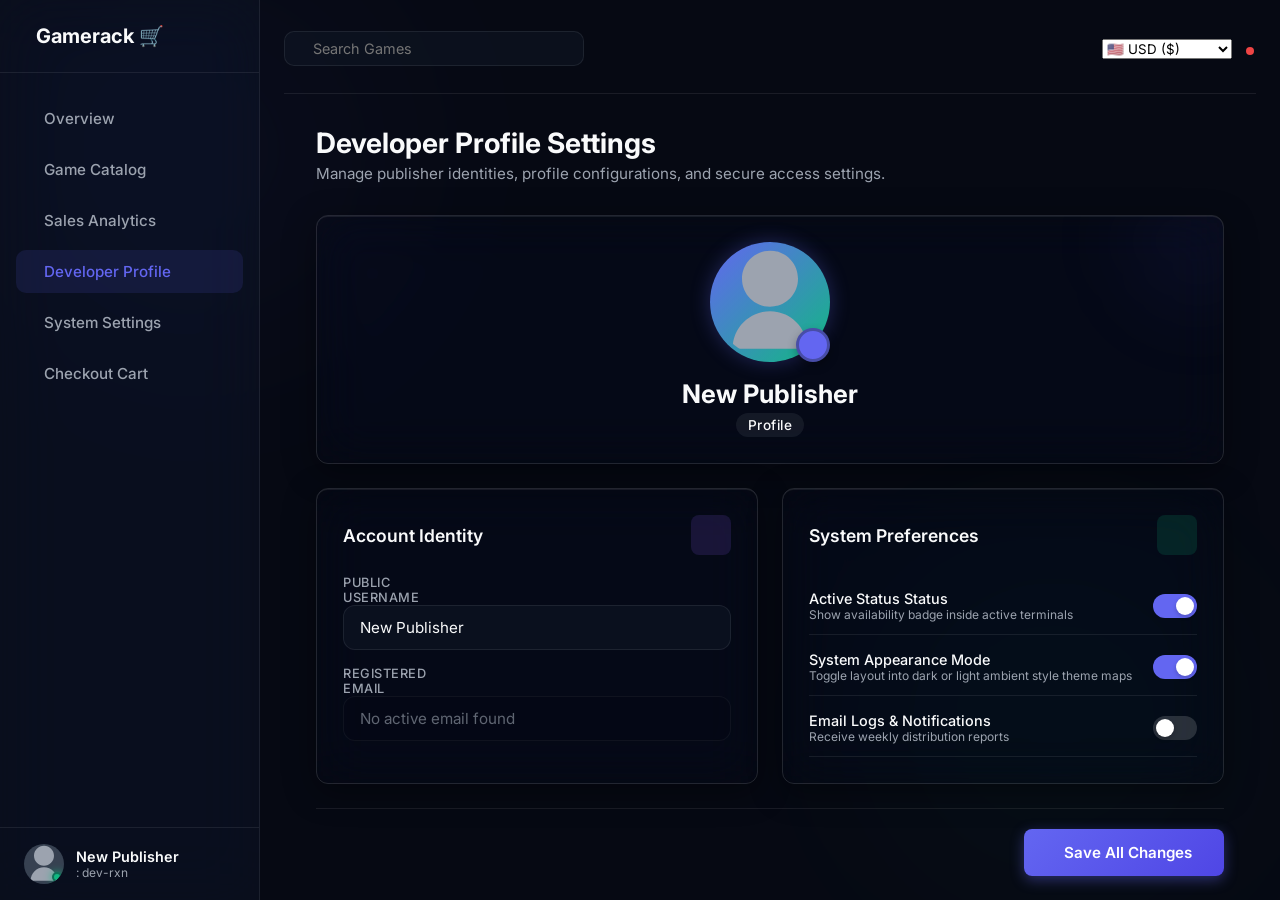
==== commit 43068944: "Add files via upload" ====
--- a/index.html
+++ b/index.html
@@ -8,12 +8,12 @@
     <link rel="preconnect" href="https://fonts.gstatic.com" crossorigin>
     <link href="https://fonts.googleapis.com/css2?family=Inter:wght@300;400;500;600;700&display=swap" rel="stylesheet">
     <link href="https://cdn.jsdelivr.net/npm/remixicon@3.5.0/fonts/remixicon.css" rel="stylesheet">
-    <link rel="stylesheet" href="assets/css/dashboard.css?v=2.5">
+    <link rel="stylesheet" href="assets/css/dashboard.css">
     <link rel="stylesheet" href="https://cdnjs.cloudflare.com/ajax/libs/cropperjs/1.6.2/cropper.min.css">
     <script src="https://cdnjs.cloudflare.com/ajax/libs/cropperjs/1.6.2/cropper.min.js"></script>
     <script src="https://cdn.jsdelivr.net/npm/chart.js"></script>
     <style>
-        /* Precision scaling constraints for brand typography logo positioning */
+/* Precision scaling constraints for brand typography logo positioning */
         .brand-custom-logo {
             width: 28px;
             height: 28px;
@@ -26,11 +26,186 @@
         .mobile-menu-btn {
             display: none;
         }
+
+        /* --- IOS STYLE LIQUID BACKGROUND ELEMENTS --- */
+        .dashboard-wrapper {
+            position: relative;
+            overflow: hidden;
+            background-color: var(--bg-main) !important;
+            z-index: 1;
+        }
+
+        .liquid-blob {
+            position: absolute;
+            border-radius: 50%;
+            filter: blur(90px);
+            opacity: 0.18;
+            z-index: -1;
+            pointer-events: none;
+            animation: floatLiquid 14s infinite ease-in-out;
+        }
+
+        .blob-1 {
+            width: 600px;
+            height: 600px;
+            background: radial-gradient(circle, rgba(99, 102, 241, 0.3) 0%, transparent 70%);
+            top: -150px;
+            left: -100px;
+            animation-duration: 16s;
+        }
+
+        .blob-2 {
+            width: 550px;
+            height: 550px;
+            background: radial-gradient(circle, rgba(16, 185, 129, 0.25) 0%, transparent 70%);
+            bottom: -100px;
+            right: -50px;
+            animation-duration: 22s;
+            animation-delay: -4s;
+        }
+
+        @keyframes floatLiquid {
+            0% { transform: translate(0px, 0px) scale(1); }
+            33% { transform: translate(30px, -50px) scale(1.05); }
+            66% { transform: translate(-20px, 20px) scale(0.95); }
+            100% { transform: translate(0px, 0px) scale(1); }
+        }
+
+        /* --- GLOBAL CONTENT RESTRAINTS & CENTERING --- */
+        #view-overview {
+            max-width: 1050px !important;  /* Shrunk down slightly to push cards away from screen edges */
+            margin: 40px auto !important;   /* Added top/bottom margin to move it down from the header cleanly */
+            padding: 0 40px !important;     /* Extra left/right room to squeeze it comfortably toward the center */
+            width: 100%;
+            box-sizing: border-box;
+        }
+
+        /* --- REMOVE THE DESKTOP LINES --- */
+        @media (min-width: 769px) {
+            .metrics-grid::before,
+            .metrics-grid::after,
+            .overview-header, 
+            hr, 
+            .border-line-class { 
+                border: none !important;
+                background: none !important;
+                display: none !important;
+            }
+        }
+
+        /* --- FROSTED CLOUDY GLASS CARDS --- */
+        .metric-card {
+            border-radius: 12px !important;
+            border: 1px solid rgba(255, 255, 255, 0.12) !important;
+            background: rgb(31 41 55 / 0%) !important; 
+            backdrop-filter: blur(25px) saturate(140%) !important; 
+            -webkit-backdrop-filter: blur(25px) saturate(140%) !important;
+            width: 100%;
+            box-sizing: border-box;
+            display: flex;
+            flex-direction: column;
+            justify-content: space-between;
+            padding: 26px !important; /* Made the inner card roomy so data doesn't feel tight */
+            box-shadow: 0 8px 32px 0 rgba(0, 0, 0, 0.2) !important;
+        }
+
+        .metric-header {
+            display: flex;
+            justify-content: space-between;
+            align-items: center;
+            width: 100%;
+            margin-bottom: 12px;
+        }
+
+        .metric-value {
+            font-size: 1.75rem;
+            font-weight: 700;
+            margin: 8px 0;
+            display: flex;
+            align-items: baseline;
+            gap: 6px;
+        }
+
+        .metric-icon-box {
+            border-radius: 8px !important;
+        }
+
+        /* 💻 DEFAULT: Desktop Layout (Wide Screens) */
+        .metrics-grid {
+            display: grid;
+            grid-template-columns: repeat(2, 1fr) !important; 
+            gap: 32px !important; /* Increased card separation distance */
+            width: 100% !important;
+            margin-top: 20px !important;
+        }
+
+        .metrics-grid .metric-card.chart-card {
+            grid-column: span 2 !important; 
+        }
+
+        /* 📱 RESPONSIVE MEDIA QUERY: Mobile Layout */
+        @media (max-width: 768px) {
+            #view-overview {
+                padding: 0 16px !important;
+                margin: 20px auto !important;
+            }
+
+            .metrics-grid {
+                grid-template-columns: 1fr !important; 
+                gap: 20px !important; 
+            }
+            
+            .metrics-grid .metric-card.chart-card {
+                grid-column: span 1 !important; 
+                height: auto !important; 
+                padding-bottom: 24px !important;
+            }
+
+@media (max-width: 768px) {
+    /* Target the card container itself to add nice spacing on mobile */
+    .chart-card {
+        padding: 16px !important;
+        width: 100% !important;
+        box-sizing: border-box;
+    }
+
+    /* Target ONLY the immediate chart wrapper wrapper, not every sub-div */
+    .chart-card > .chart-container,
+    .chart-card > div:last-child { 
+        position: relative !important;
+        width: 100% !important;
+        height: 200px !important; /* Reduced from 260px for a better mobile aspect ratio */
+        margin: 0 auto !important;
+    }
+}
+
+            .chart-card canvas {
+                width: 100% !important;   
+                height: 100% !important;  
+                display: block !important;
+            }
+
+            .metric-card {
+                padding: 18px !important; 
+            }
+
+            .metric-value {
+                font-size: 1.5rem; 
+            }
+
+            /* Container framework styling */
+            /* --- TOPBAR RESTRAINTS & RE-ALIGNMENT --- */
+
+        }
     </style>
 </head>
 <body>
 
     <div class="dashboard-wrapper">
+        <div class="liquid-blob blob-1"></div>
+        <div class="liquid-blob blob-2"></div>
+        <div class="liquid-blob blob-3"></div>
+
         
         <aside class="sidebar">
             <div class="sidebar-brand">
@@ -83,13 +258,13 @@
                         </select>
                     </div>
 
+                    <button class="btn btn-primary" id="openRegisterGameModalBtn" style="display: none;">
+                        <i class="ri-add-line"></i> Register New Game
+                    </button>
+
                     <button class="action-icon-btn">
                         <i class="ri-notification-3-line"></i>
                         <span class="badge"></span>
-                    </button>
-
-                    <button class="btn btn-primary" id="openRegisterGameModalBtn" style="display: none;">
-                        <i class="ri-add-line"></i> Register New Game
                     </button>
                 </div>
             </header>
@@ -326,30 +501,30 @@
                             </div>
                         </div>
 
-                        <div class="metric-card">
-                            <h3>Order Summary</h3>
-                            
-                            <div style="display: flex; justify-content: space-between; margin-bottom: 12px;">
-                                <span>Subtotal</span>
-                                <span class="cart-subtotal" data-base-val="0.00">$0.00</span>
-                            </div>
-                            
-                            <div style="display: flex; justify-content: space-between; margin-bottom: 12px;">
-                                <span>Platform Tax (5%)</span>
-                                <span class="cart-tax" data-base-val="0.00">$0.00</span>
-                            </div>
-                            
-                            <hr style="border-color: var(--border-color); margin: 16px 0;">
-                            
-                            <div style="display: flex; justify-content: space-between; margin-bottom: 20px; font-weight: bold;">
-                                <span>Total Payout</span>
-                                <span class="cart-total" data-base-val="0.00" style="color: var(--success);">$0.00</span>
-                            </div>
-                            
-                            <button class="btn btn-primary" style="width: 100%;">
-                                <i class="ri-secure-payment-line"></i> Secure Checkout
-                            </button>
-                        </div>
+<div class="metric-card">
+    <h3>Order Summary</h3>
+    
+    <div style="display: flex; justify-content: space-between; margin-bottom: 12px;">
+        <span>Subtotal</span>
+        <span id="summarySubtotal" class="cart-subtotal" data-base-val="0.00">$0.00</span>
+    </div>
+    
+    <div style="display: flex; justify-content: space-between; margin-bottom: 12px;">
+        <span>Platform Tax (5%)</span>
+        <span id="summaryTax" class="cart-tax" data-base-val="0.00">$0.00</span>
+    </div>
+    
+    <hr style="border-color: var(--border-color); margin: 16px 0;">
+    
+    <div style="display: flex; justify-content: space-between; margin-bottom: 20px; font-weight: bold;">
+        <span>Total Payout</span>
+        <span id="summaryTotal" class="cart-total" data-base-val="0.00" style="color: var(--success);">$0.00</span>
+    </div>
+    
+    <button class="btn btn-primary" id="btnProcessCheckout" style="width: 100%;">
+        <i class="ri-secure-payment-line"></i> Secure Checkout
+    </button>
+</div>
                     </div>
                 </div>
 
@@ -713,74 +888,74 @@
                 });
             }
 
-            if (saveProfileSettingsBtn) {
-                saveProfileSettingsBtn.addEventListener('click', (e) => {
-                    e.preventDefault();
-                    
-                    const rawUsername = settingsUsernameInput ? settingsUsernameInput.value.trim() : "";
-                    const currentTime = Date.now();
-                    if (usernameCooldownMessage) usernameCooldownMessage.style.display = "none";
-
-                    if (!rawUsername) {
-                        alert("Validation Error: Username string cannot be left blank.");
-                        return;
+if (saveProfileSettingsBtn) {
+    saveProfileSettingsBtn.addEventListener('click', async (e) => {
+        e.preventDefault();
+        
+        const rawUsername = settingsUsernameInput ? settingsUsernameInput.value.trim() : "";
+        const currentTime = Date.now();
+        if (usernameCooldownMessage) usernameCooldownMessage.style.display = "none";
+
+        if (!rawUsername) {
+            alert("Validation Error: Username string cannot be left blank.");
+            return;
+        }
+
+        const newUsernameWithIcon = rawUsername.includes('ri-git-fork-fill') ? rawUsername : `<i class="ri-git-fork-fill"></i> ${rawUsername}`;
+
+        if (newUsernameWithIcon !== activeUser.name) {
+            if (activeUser.lastUsernameChange) {
+                const timePassed = currentTime - activeUser.lastUsernameChange;
+                if (timePassed < SIX_DAYS_MS) {
+                    const timeLeft = SIX_DAYS_MS - timePassed;
+                    const daysLeft = Math.floor(timeLeft / (1000 * 60 * 60 * 24));
+                    const hoursLeft = Math.floor((timeLeft % (1000 * 60 * 60 * 24)) / (1000 * 60 * 60));
+                    const minsLeft = Math.floor((timeLeft % (1000 * 60 * 60)) / (1000 * 60));
+                    if (usernameCooldownMessage) {
+                        usernameCooldownMessage.innerHTML = `⏳ <strong>Username Locked!</strong><br>You can only modify your username once every 6 days. Please wait ${daysLeft}d ${hoursLeft}h ${minsLeft}m before trying again.`;
+                        usernameCooldownMessage.style.display = "block";
                     }
-
-                    const newUsernameWithIcon = rawUsername.includes('ri-git-fork-fill') ? rawUsername : `<i class="ri-git-fork-fill"></i> ${rawUsername}`;
-
-                    if (newUsernameWithIcon !== activeUser.name) {
-                        if (activeUser.lastUsernameChange) {
-                            const timePassed = currentTime - activeUser.lastUsernameChange;
-                            if (timePassed < SIX_DAYS_MS) {
-                                const timeLeft = SIX_DAYS_MS - timePassed;
-                                const daysLeft = Math.floor(timeLeft / (1000 * 60 * 60 * 24));
-                                const hoursLeft = Math.floor((timeLeft % (1000 * 60 * 60 * 24)) / (1000 * 60 * 60));
-                                const minsLeft = Math.floor((timeLeft % (1000 * 60 * 60)) / (1000 * 60));
-                                if (usernameCooldownMessage) {
-                                    usernameCooldownMessage.innerHTML = `⏳ <strong>Username Locked!</strong><br>You can only modify your username once every 6 days. Please wait ${daysLeft}d ${hoursLeft}h ${minsLeft}m before trying again.`;
-                                    usernameCooldownMessage.style.display = "block";
-                                }
-                                return;
-                            }
-                        }
-                        activeUser.name = newUsernameWithIcon;
-                        activeUser.lastUsernameChange = currentTime;
-                    }
-
-                    savePreference('active_status', statusToggle ? statusToggle.checked : true);
-                    savePreference('dark_mode', themeToggle ? themeToggle.checked : true);
-                    savePreference('email_logs', emailToggle ? emailToggle.checked : false);
-
-                    activeUser.avatar = temporaryAvatarBase64;
-                    localStorage.setItem('activeSessionUser', JSON.stringify(activeUser));
-                    
-                    let systemUsers = JSON.parse(localStorage.getItem('systemUsers')) || [];
-                    const updatedUsers = systemUsers.map(user => {
-                        if (user.email === activeUser.email) {
-                            return { 
-                                ...user, 
-                                name: activeUser.name, 
-                                avatar: activeUser.avatar,
-                                lastUsernameChange: activeUser.lastUsernameChange || user.lastUsernameChange 
-                            };
-                        }
-                        return user;
-                    });
-                    
-                    if (!systemUsers.some(user => user.email === activeUser.email)) {
-                        systemUsers.push(activeUser);
-                    }
-                    
-                    localStorage.setItem('systemUsers', JSON.stringify(updatedUsers.length ? updatedUsers : systemUsers));
-
-                    if (sidebarUsernameText) sidebarUsernameText.innerHTML = activeUser.name;
-                    if (sidebarUserAvatarImg) sidebarUserAvatarImg.src = activeUser.avatar;
-                    if (profileHeaderNameDisplay) profileHeaderNameDisplay.innerHTML = activeUser.name;
-
-                    alert("Configuration changes synchronized successfully!");
-                    window.location.reload();
-                });
-            }
+                    return;
+                }
+            }
+            activeUser.name = newUsernameWithIcon;
+            activeUser.lastUsernameChange = currentTime;
+        }
+
+        savePreference('active_status', statusToggle ? statusToggle.checked : true);
+        savePreference('dark_mode', themeToggle ? themeToggle.checked : true);
+        savePreference('email_logs', emailToggle ? emailToggle.checked : false);
+
+        activeUser.avatar = temporaryAvatarBase64;
+        localStorage.setItem('activeSessionUser', JSON.stringify(activeUser));
+        
+        // --- SAFE CLOUD SYNCHRONIZATION UPGRADE ---
+        const userEmail = activeUser.email || "guest_user";
+        try {
+            // Using window.supabase instead of direct evaluation prevents fatal ReferenceErrors
+            if (window.supabase) {
+                const { error } = await window.supabase
+                    .from('profiles')
+                    .upsert({ 
+                        id: userEmail, 
+                        username: rawUsername, 
+                        avatar_url: temporaryAvatarBase64 
+                    }, { onConflict: 'id' });
+
+                if (error) console.error("Cloud profile sync failed:", error.message);
+            }
+        } catch (err) {
+            console.warn("Supabase check skipped or failed safely:", err);
+        }
+
+        if (sidebarUsernameText) sidebarUsernameText.innerHTML = activeUser.name;
+        if (sidebarUserAvatarImg) sidebarUserAvatarImg.src = activeUser.avatar;
+        if (profileHeaderNameDisplay) profileHeaderNameDisplay.innerHTML = activeUser.name;
+
+        alert("Configuration changes synchronized successfully across devices!");
+        window.location.reload();
+    });
+}
         });
     </script>
 </body>
